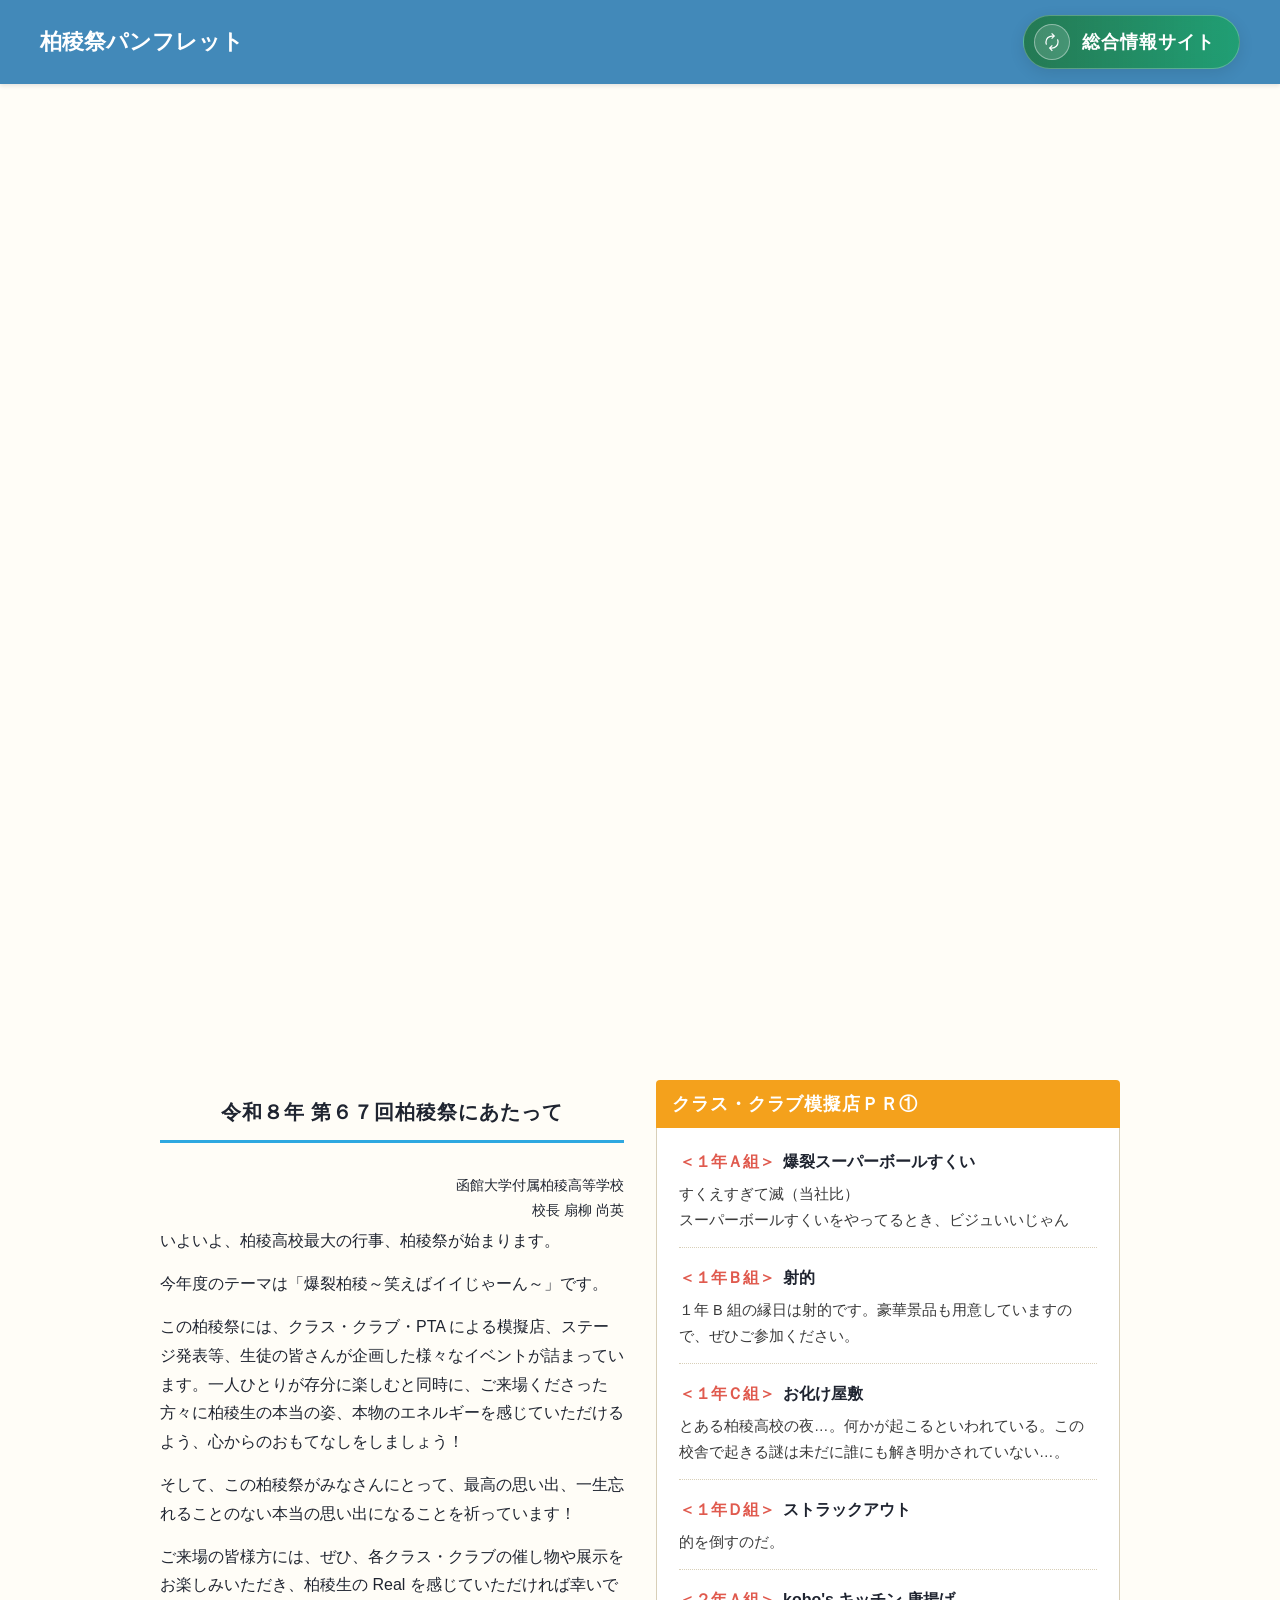
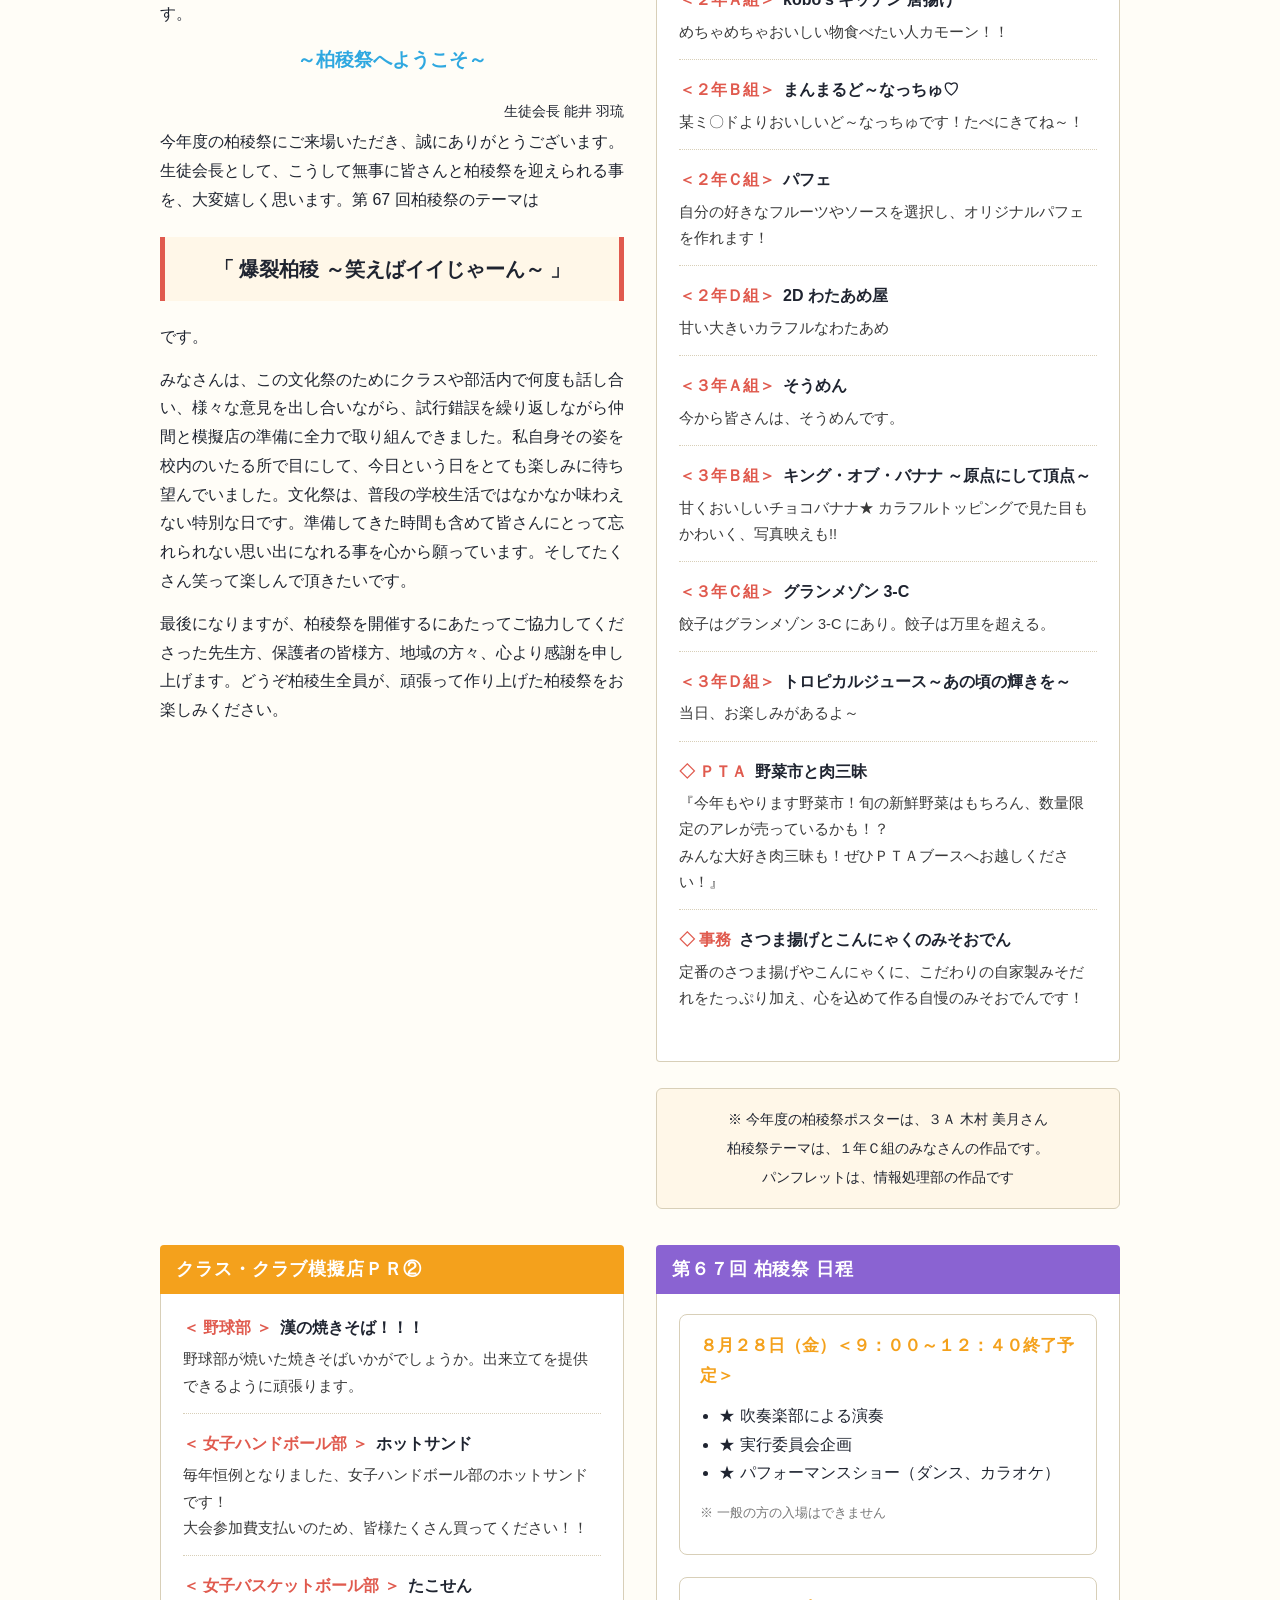
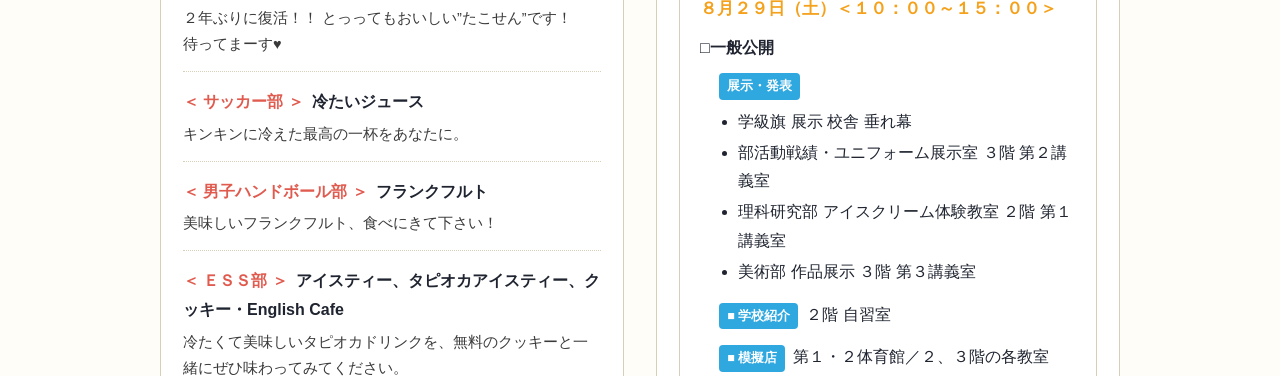
==== index.html @ 15bd429d "肉三昧" ====
<!DOCTYPE html>
<html lang="ja">
<head>
<meta charset="UTF-8">
<meta name="viewport" content="width=device-width, initial-scale=1.0">
<title>第67回 柏稜祭 パンフレット | 函館大学付属柏稜高等学校</title>
<style>
  :root{
    --sky:#2fa8e0;
    --sun:#f4a11c;
    --purple:#8a63d2;
    --ink:#1f2430;
    --paper:#fffdf7;
    --line:#d8cfb8;
    --accent:#e05a4e;
    --panel:#fff7e8;
  }
  *{box-sizing:border-box;}
  
  /* 1. ページ全体の余白を削除して左右端まで広げる基本設定 */
  html, body {
    margin: 0;
    padding: 0;
    width: 100%;
    background: var(--paper);
    color: var(--ink);
    font-family: "Hiragino Sans", "Yu Gothic", "Noto Sans JP", "Meiryo", sans-serif;
    line-height: 1.8;
  }

  /* 上部ヘッダー（画面横幅いっぱいに指定） */
  header {
    width: 100%;
    background-color: #4682b4;
    color: #ffffff;
    padding: 15px 25px;
    font-family: "Helvetica Neue", Arial, "Hiragino Kaku Gothic ProN", "Hiragino Sans", Inter, sans-serif;
    font-size: 22px;
    font-weight: bold;
    box-shadow: 0 2px 4px rgba(0,0,0,0.1);
  }

  img{max-width:100%;height:auto;}

  /* メインコンテンツ囲み（1000px幅中央寄せ） */
  .wrap{
    max-width:1000px;
    margin:0 auto;
    padding:0 20px 60px;
  }

  /* ---- cover ---- */
  .cover{
    width:100%;
    margin:0 auto;
  }
  .cover-frame{
    width:100%;
    overflow:hidden;
    border-radius:6px;
  }
  .cover-frame img{
    width:100%;
    height:auto;
    display:block;
    border-radius:6px;
  }

  /* ---- section headers ---- */
  h1.page-title{
    text-align:center;
    font-size:20px;
    letter-spacing:.05em;
    margin:50px 0 30px;
    padding-bottom:10px;
    border-bottom:3px solid var(--sky);
    color:var(--ink);
  }
  h2.block-title{
    font-size:18px;
    background:var(--sky);
    color:#fff;
    padding:8px 16px;
    border-radius:4px 4px 0 0;
    margin:36px 0 0;
    letter-spacing:.05em;
  }
  h2.block-title.orange{background:var(--sun);}
  h2.block-title.red{background:var(--accent);}
  h2.block-title.purple{background:var(--purple);}

  .box{
    border:1px solid var(--line);
    border-top:none;
    border-radius:0 0 4px 4px;
    padding:20px 22px;
    background:#fff;
  }

  .cols{
    display:grid;
    grid-template-columns:1fr 1fr;
    gap:0 32px;
    align-items:start;
  }
  @media (max-width:760px){
    .cols{grid-template-columns:1fr;}
  }

  /* ---- greetings ---- */
  .greeting p{margin:0 0 14px;}
  .greeting .meta{
    text-align:right;
    font-size:14px;
    margin-bottom:4px;
  }
  .greeting .meta .school{display:block;}
  .greeting .theme{
    text-align:center;
    font-size:20px;
    font-weight:bold;
    margin:22px 0;
    padding:14px 0;
    background:var(--panel);
    border-left:5px solid var(--accent);
    border-right:5px solid var(--accent);
  }
  .greeting h3{
    text-align:center;
    font-size:19px;
    margin:10px 0 22px;
    color:var(--sky);
  }

  /* ---- PR lists ---- */
  ul.pr-list{
    list-style:none;
    margin:0;
    padding:0;
  }
  ul.pr-list li{
    margin:0 0 16px;
    padding-bottom:14px;
    border-bottom:1px dotted var(--line);
  }
  ul.pr-list li:last-child{border-bottom:none;}
  .pr-name{
    display:inline-block;
    font-weight:bold;
    color:var(--accent);
    margin-right:8px;
  }
  .pr-item{
    font-weight:bold;
  }
  .pr-desc{
    margin:4px 0 0;
    font-size:14.5px;
    color:#3a3a3a;
  }

  .credit-box{
    margin-top:26px;
    text-align:center;
    font-size:14px;
    background:var(--panel);
    border:1px solid var(--line);
    border-radius:6px;
    padding:14px;
  }
  .credit-box p{margin:4px 0;}

  /* ---- schedule ---- */
  .day-card{
    border:1px solid var(--line);
    border-radius:8px;
    padding:16px 20px;
    margin-bottom:22px;
    background:#fff;
  }
  .day-card h4{
    margin:0 0 10px;
    font-size:17px;
    color:var(--sun);
  }
  .day-card ul{margin:8px 0 0;padding-left:1.2em;}
  .day-card .note{font-size:13px;color:#777;}

  .info-list{padding-left:0;list-style:none;margin:0;}
  .info-list > li{margin-bottom:14px;}
  .info-list .cat{
    font-weight:bold;
    display:inline-block;
    background:var(--sky);
    color:#fff;
    font-size:12.5px;
    padding:2px 8px;
    border-radius:4px;
    margin-right:8px;
  }
  .sub-list{margin:6px 0 0 1.4em;padding:0;}
  .sub-list li{list-style:disc;margin-bottom:2px;}

  .honbu{
    margin-top:18px;
    font-size:14px;
    background:var(--panel);
    border-left:4px solid var(--accent);
    padding:10px 14px;
  }

  /* ---- map ---- */
  .map-frame{
    width:100%;
    overflow:hidden;
    border-radius:6px;
    line-height:0;
  }
  .map-frame img{
    width:100%;
    height:auto;
    max-width:100%;
    display:block;
    border-radius:6px;
  }
  .caution{
    text-align:center;
    color:var(--accent);
    font-weight:bold;
    margin-top:10px;
  }

  /* ---- フッター（画面の左端から右端まで広げる） ---- */
  .site-footer {
    width: 100%;
    background-color: #4289B9;
    color: #ffffff;
    padding: 50px 0 40px 0;
    box-sizing: border-box;
  }

  .footer-container {
    max-width: 1200px;
    margin: 0 auto;
    padding: 0 40px;
    display: flex;
    justify-content: space-between;
    align-items: flex-end;
    box-sizing: border-box;
  }

  .sitemap-title {
    font-size: 24px;
    font-weight: bold;
    margin: 0 0 20px 0;
    letter-spacing: 1px;
  }

  .sitemap-list {
    list-style: none;
    padding: 0;
    margin: 0;
  }

  .sitemap-list li {
    margin-bottom: 12px;
  }

  .sitemap-list a {
    color: rgba(255, 255, 255, 0.65);
    text-decoration: none;
    font-size: 18px;
    font-weight: bold;
    display: inline-block;
    transition: color 0.25s ease, opacity 0.25s ease, transform 0.25s ease;
  }

  .sitemap-list a:hover {
    color: #ffffff;
    opacity: 1;
    transform: translateX(4px);
  }

  .sitemap-list li.active a,
  .sitemap-list a.active {
    color: #ffffff;
    opacity: 1;
    position: relative;
  }

  .sitemap-list li.active a::before,
  .sitemap-list a.active::before {
    content: "・";
    position: absolute;
    left: -14px;
    color: #ffffff;
  }

  .footer-brand {
    text-align: right;
  }

  .footer-logo {
    width: 320px;
    height: auto;
    display: block;
    margin-left: auto;
    margin-bottom: 12px;
  }

  .copyright {
    font-size: 13px;
    margin: 0;
    opacity: 0.9;
    white-space: nowrap;
  }

  /* スマホ表示向けレスポンシブ設定 */
  @media (max-width: 768px) {
    .footer-container {
      flex-direction: column;
      align-items: flex-start;
      padding: 0 25px;
      gap: 40px;
    }

    .footer-brand {
      text-align: left;
      width: 100%;
    }

    .footer-logo {
      margin-left: 0;
      width: 240px;
    }

    .sitemap-list a {
      font-size: 16px;
    }
  }

/* ヘッダー全体（背景は青のままにします） */
.site-header {
  width: 100%;
  background-color: #4289B9; /* 背景色（青系） */
  padding: 15px 20px;
  box-sizing: border-box;
}

.header-container {
  max-width: 1200px;
  margin: 0 auto;
  display: flex;
  justify-content: space-between;
  align-items: center;
}

/* 🌟 ガラスデザインボタンの本体（グラデーション適用版） */
.glass-btn {
  display: inline-flex;
  align-items: center;
  gap: 12px;
  padding: 8px 24px 8px 10px;
  
  /* 🎨 ガラスデザイン ＋ 紫色のグラデーション */
  /* 左（濃い紫）から右（少し明るい紫/ピンク寄り）へ向かうグラデーション。
     透明度(0.7〜0.5)を持たせることで、ガラスの質感を保ちます。 */
  background: linear-gradient(
    90deg, 
    rgba(24, 115, 41, 0.7) 0%,   /* 左側：濃い紫 */
    rgba(0, 181, 48, 0.5) 100% /* 右側：明るい紫 */
  );
  
  /* ガラスの質感（ぼかし） */
  backdrop-filter: blur(8px);
  -webkit-backdrop-filter: blur(8px);
  
  /* 薄い白枠（ガラスっぽさを強調） */
  border: 1px solid rgba(255, 255, 255, 0.25);
  
  /* 角丸（カプセル型） */
  border-radius: 50px;
  
  /* テキスト装飾 */
  color: #ffffff;
  text-decoration: none;
  font-weight: bold;
  font-size: 18px;
  letter-spacing: 1px;
  
  /* アニメーションと影 */
  transition: all 0.3s ease;
  box-shadow: 0 4px 15px rgba(0, 0, 0, 0.1);
}

/* マウスホバー時の演出（少し明るく、ホバー感を出す） */
.glass-btn:hover {
  background: linear-gradient(
    90deg, 
    rgba(24, 115, 41, 0.8) 0%,   /* 少し明るく濃く */
    rgba(0, 181, 48, 0.6) 100%
  );
  border-color: rgba(255, 255, 255, 0.5);
  transform: translateY(-2px);
  box-shadow: 0 6px 20px rgba(0, 0, 0, 0.15);
}

/* 左側アイコンの背景丸枠（紫背景に馴染むように調整） */
.btn-icon-wrapper {
  width: 36px;
  height: 36px;
  /* アイコン周りも少し紫がかった透明枠に */
  background: rgba(255, 255, 255, 0.15); 
  border-radius: 50%;
  display: flex;
  align-items: center;
  justify-content: center;
  border: 1.5px solid rgba(255, 255, 255, 0.4);
}

/* アイコン画像自体のサイズ調整 */
.btn-icon {
  width: 20px;
  height: 20px;
  object-fit: contain;
}

/* ボタン内のテキスト */
.btn-text {
  white-space: nowrap;
}

</style>
</head>
<body>

  <!-- 上部ヘッダー -->

    <header class="site-header">
  <div class="header-container">
    
    <!-- 左側：ヘッダーロゴやタイトル等（必要に応じて記述） -->
    <div class="header-logo">
      柏稜祭パンフレット
    </div>

    <!-- 🌟 右上：ガラスデザインボタン -->
    <a href="https://n-hinata-lab.github.io/hkr-fes/" class="glass-btn">
      <!-- アイコン領域（画像パスを変更可能） -->
      <span class="btn-icon-wrapper">
        <img src="picture/change.svg" alt="" class="btn-icon">
      </span>
      <!-- テキスト領域（自由に変更可能） -->
      <span class="btn-text">総合情報サイト</span>
    </a>

  </div>
</header>
  </header>

  <!-- 中央配置コンテンツエリア -->
  <div class="wrap">

    <!-- 表紙 -->
    <div class="cover">
      <div class="cover-frame">
        <picture>
          <source media="(max-width:600px)" srcset="picture/s.top.jpg">
          <img src="picture/top.jpg" alt="第67回柏稜祭 表紙">
        </picture>
      </div>
    </div>

    <!-- 挨拶 / PR① -->
    <div class="cols">
      <div class="greeting">
        <h1 class="page-title">令和８年 第６７回柏稜祭にあたって</h1>
        <p class="meta">
          <span class="school">函館大学付属柏稜高等学校</span>
          校長 扇柳 尚英
        </p>
        <p>いよいよ、柏稜高校最大の行事、柏稜祭が始まります。</p>
        <p>今年度のテーマは「爆裂柏稜～笑えばイイじゃーん～」です。</p>
        <p>この柏稜祭には、クラス・クラブ・PTA による模擬店、ステージ発表等、生徒の皆さんが企画した様々なイベントが詰まっています。一人ひとりが存分に楽しむと同時に、ご来場くださった方々に柏稜生の本当の姿、本物のエネルギーを感じていただけるよう、心からのおもてなしをしましょう！</p>
        <p>そして、この柏稜祭がみなさんにとって、最高の思い出、一生忘れることのない本当の思い出になることを祈っています！</p>
        <p>ご来場の皆様方には、ぜひ、各クラス・クラブの催し物や展示をお楽しみいただき、柏稜生の Real を感じていただければ幸いです。</p>

        <h3>～柏稜祭へようこそ～</h3>
        <p class="meta">生徒会長 能井 羽琉</p>
        <p>今年度の柏稜祭にご来場いただき、誠にありがとうございます。生徒会長として、こうして無事に皆さんと柏稜祭を迎えられる事を、大変嬉しく思います。第 67 回柏稜祭のテーマは</p>
        <div class="theme">「 爆裂柏稜 ～笑えばイイじゃーん～ 」</div>
        <p>です。</p>
        <p>みなさんは、この文化祭のためにクラスや部活内で何度も話し合い、様々な意見を出し合いながら、試行錯誤を繰り返しながら仲間と模擬店の準備に全力で取り組んできました。私自身その姿を校内のいたる所で目にして、今日という日をとても楽しみに待ち望んでいました。文化祭は、普段の学校生活ではなかなか味わえない特別な日です。準備してきた時間も含めて皆さんにとって忘れられない思い出になれる事を心から願っています。そしてたくさん笑って楽しんで頂きたいです。</p>
        <p>最後になりますが、柏稜祭を開催するにあたってご協力してくださった先生方、保護者の皆様方、地域の方々、心より感謝を申し上げます。どうぞ柏稜生全員が、頑張って作り上げた柏稜祭をお楽しみください。</p>
      </div>

      <div>
        <h2 class="block-title orange">クラス・クラブ模擬店ＰＲ①</h2>
        <div class="box">
          <ul class="pr-list">
            <li><span class="pr-name">＜１年Ａ組＞</span><span class="pr-item">爆裂スーパーボールすくい</span>
              <p class="pr-desc">すくえすぎて滅（当社比）<br>スーパーボールすくいをやってるとき、ビジュいいじゃん</p></li>
            <li><span class="pr-name">＜１年Ｂ組＞</span><span class="pr-item">射的</span>
              <p class="pr-desc">１年 B 組の縁日は射的です。豪華景品も用意していますので、ぜひご参加ください。</p></li>
            <li><span class="pr-name">＜１年Ｃ組＞</span><span class="pr-item">お化け屋敷</span>
              <p class="pr-desc">とある柏稜高校の夜…。何かが起こるといわれている。この校舎で起きる謎は未だに誰にも解き明かされていない…。</p></li>
            <li><span class="pr-name">＜１年Ｄ組＞</span><span class="pr-item">ストラックアウト</span>
              <p class="pr-desc">的を倒すのだ。</p></li>
            <li><span class="pr-name">＜２年Ａ組＞</span><span class="pr-item">kobo's キッチン 唐揚げ</span>
              <p class="pr-desc">めちゃめちゃおいしい物食べたい人カモーン！！</p></li>
            <li><span class="pr-name">＜２年Ｂ組＞</span><span class="pr-item">まんまるど～なっちゅ♡</span>
              <p class="pr-desc">某ミ〇ドよりおいしいど～なっちゅです！たべにきてね～！</p></li>
            <li><span class="pr-name">＜２年Ｃ組＞</span><span class="pr-item">パフェ</span>
              <p class="pr-desc">自分の好きなフルーツやソースを選択し、オリジナルパフェを作れます！</p></li>
            <li><span class="pr-name">＜２年Ｄ組＞</span><span class="pr-item">2D わたあめ屋</span>
              <p class="pr-desc">甘い大きいカラフルなわたあめ</p></li>
            <li><span class="pr-name">＜３年Ａ組＞</span><span class="pr-item">そうめん</span>
              <p class="pr-desc">今から皆さんは、そうめんです。</p></li>
            <li><span class="pr-name">＜３年Ｂ組＞</span><span class="pr-item">キング・オブ・バナナ ～原点にして頂点～</span>
              <p class="pr-desc">甘くおいしいチョコバナナ★ カラフルトッピングで見た目もかわいく、写真映えも!!</p></li>
            <li><span class="pr-name">＜３年Ｃ組＞</span><span class="pr-item">グランメゾン 3-C</span>
              <p class="pr-desc">餃子はグランメゾン 3-C にあり。餃子は万里を超える。</p></li>
            <li><span class="pr-name">＜３年Ｄ組＞</span><span class="pr-item">トロピカルジュース～あの頃の輝きを～</span>
              <p class="pr-desc">当日、お楽しみがあるよ～</p></li>
            <li><span class="pr-name">◇ ＰＴＡ</span><span class="pr-item">野菜市と肉三昧</span>
              <p class="pr-desc">『今年もやります野菜市！旬の新鮮野菜はもちろん、数量限定のアレが売っているかも！？<br>みんな大好き肉三昧も！ぜひＰＴＡブースへお越しください！』</p></li>
            <li><span class="pr-name">◇ 事務</span><span class="pr-item">さつま揚げとこんにゃくのみそおでん</span>
              <p class="pr-desc">定番のさつま揚げやこんにゃくに、こだわりの自家製みそだれをたっぷり加え、心を込めて作る自慢のみそおでんです！</p></li>
          </ul>
        </div>

        <div class="credit-box">
          <p>※ 今年度の柏稜祭ポスターは、３Ａ 木村 美月さん</p>
          <p>柏稜祭テーマは、１年Ｃ組のみなさんの作品です。</p>
          <p>パンフレットは、情報処理部の作品です</p>
        </div>
      </div>
    </div>

    <!-- PR② / 日程 -->
    <div class="cols">
      <div>
        <h2 class="block-title orange">クラス・クラブ模擬店ＰＲ②</h2>
        <div class="box">
          <ul class="pr-list">
            <li><span class="pr-name">＜ 野球部 ＞</span><span class="pr-item">漢の焼きそば！！！</span>
              <p class="pr-desc">野球部が焼いた焼きそばいかがでしょうか。出来立てを提供できるように頑張ります。</p></li>
            <li><span class="pr-name">＜ 女子ハンドボール部 ＞</span><span class="pr-item">ホットサンド</span>
              <p class="pr-desc">毎年恒例となりました、女子ハンドボール部のホットサンドです！<br>大会参加費支払いのため、皆様たくさん買ってください！！</p></li>
            <li><span class="pr-name">＜ 女子バスケットボール部 ＞</span><span class="pr-item">たこせん</span>
              <p class="pr-desc">２年ぶりに復活！！ とっってもおいしい”たこせん”です！<br>待ってまーす♥</p></li>
            <li><span class="pr-name">＜ サッカー部 ＞</span><span class="pr-item">冷たいジュース</span>
              <p class="pr-desc">キンキンに冷えた最高の一杯をあなたに。</p></li>
            <li><span class="pr-name">＜ 男子ハンドボール部 ＞</span><span class="pr-item">フランクフルト</span>
              <p class="pr-desc">美味しいフランクフルト、食べにきて下さい！</p></li>
            <li><span class="pr-name">＜ ＥＳＳ部 ＞</span><span class="pr-item">アイスティー、タピオカアイスティー、クッキー・English Cafe</span>
              <p class="pr-desc">冷たくて美味しいタピオカドリンクを、無料のクッキーと一緒にぜひ味わってみてください。</p></li>
          </ul>
        </div>

        <h2 class="block-title red">クラブ展示</h2>
        <div class="box">
          <ul class="pr-list">
            <li><span class="pr-name">＜ 吹奏楽部 ＞</span><span class="pr-item">“柏吹”の演奏を届けます！</span>
              <p class="pr-desc">皆様に、ステキな演奏とステキな時間を届けられるように頑張ります～(^o^)！</p></li>
            <li><span class="pr-name">＜ 美術部 ＞</span><span class="pr-item">作品展示</span>
              <p class="pr-desc">高文連で受賞した作品と日々の活動を描いている作品を展示しています。来場をお待ちしています。</p></li>
            <li><span class="pr-name">＜ 理科研究部 ＞</span><span class="pr-item">アイスクリーム体験教室</span></li>
          </ul>
        </div>
      </div>

      <div>
        <h2 class="block-title purple">第６７回 柏稜祭 日程</h2>
        <div class="box">
          <div class="day-card">
            <h4>８月２８日（金）＜９：００～１２：４０終了予定＞</h4>
            <ul>
              <li>★ 吹奏楽部による演奏</li>
              <li>★ 実行委員会企画</li>
              <li>★ パフォーマンスショー（ダンス、カラオケ）</li>
            </ul>
            <p class="note">※ 一般の方の入場はできません</p>
          </div>

          <div class="day-card">
            <h4>８月２９日（土）＜１０：００～１５：００＞</h4>
            <p style="margin:0 0 8px;font-weight:bold;">□一般公開</p>
            <ul class="info-list">
              <li><span class="cat">展示・発表</span>
                <ul class="sub-list">
                  <li>学級旗 展示  校舎 垂れ幕</li>
                  <li>部活動戦績・ユニフォーム展示室  ３階 第２講義室</li>
                  <li>理科研究部 アイスクリーム体験教室  ２階 第１講義室</li>
                  <li>美術部 作品展示  ３階 第３講義室</li>
                </ul>
              </li>
              <li><span class="cat">■ 学校紹介</span>２階 自習室</li>
              <li><span class="cat">■ 模擬店</span>第１・２体育館／２、３階の各教室</li>
              <li><span class="cat">■ PTAによる</span>
                <ul class="sub-list">
                  <li>野菜市  第１体育館</li>
                  <li>肉三昧</li>
                </ul>
              </li>
              <li><span class="cat">■ 事務による</span>
                <ul class="sub-list">
                  <li>さつま揚げとこんにゃくのみそおでん  事務室前</li>
                </ul>
              </li>
              <li><span class="cat">■ 吹奏楽部による演奏</span></li>
              <li><span class="cat">■ ステージ発表</span>第１体育館</li>
            </ul>
            <div class="honbu">
              ※ 柏稜祭実行本部 ２階 生徒会室（案内・迷子センター・学校紹介コーナー）<br>
              何かございましたら本部へお越しください
            </div>
          </div>
        </div>
      </div>
    </div>

    <!-- 校内マップ -->
    <h1 class="page-title">R8. 柏稜祭 校舎見取図</h1>
    <p class="caution">※4階は閉鎖しています。</p>
    <div class="map-frame">
      <picture>
        <source media="(max-width:600px)" srcset="picture/map.jpg">
        <img src="picture/map.jpg" alt="第67回柏稜祭 校舎見取図">
      </picture>
    </div>

  </div> <!-- / .wrap (ここまでが幅1000px制限のエリア) -->

  <!-- 全幅フッター（.wrapの外に出すことで画面左右いっぱいに広がる） -->
  <footer class="site-footer">
    <div class="footer-container">
      
      <!-- 左側：サイトマップ -->
      <div class="footer-sitemap">
        <h2 class="sitemap-title">総合情報サイト</h2>

            <!-- 🌟 右上：ガラスデザインボタン -->
    <a href="https://n-hinata-lab.github.io/hkr-fes/" class="glass-btn">
      <!-- アイコン領域（画像パスを変更可能） -->
      <span class="btn-icon-wrapper">
        <img src="picture/change.svg" alt="" class="btn-icon">
      </span>
      <!-- テキスト領域（自由に変更可能） -->
      <span class="btn-text">混雑状況ページはこちら！</span>
    </a>
      </div>

      <!-- 右側：ロゴ画像と著作権表記 -->
      <div class="footer-brand">
        <img src="picture/img_logo_top_en.svg" alt="HAKURYO" class="footer-logo">
        <p class="copyright">© 全ての画像の私版・２次利用をお断りします</p>
      </div>

    </div>
  </footer>

</body>
</html>
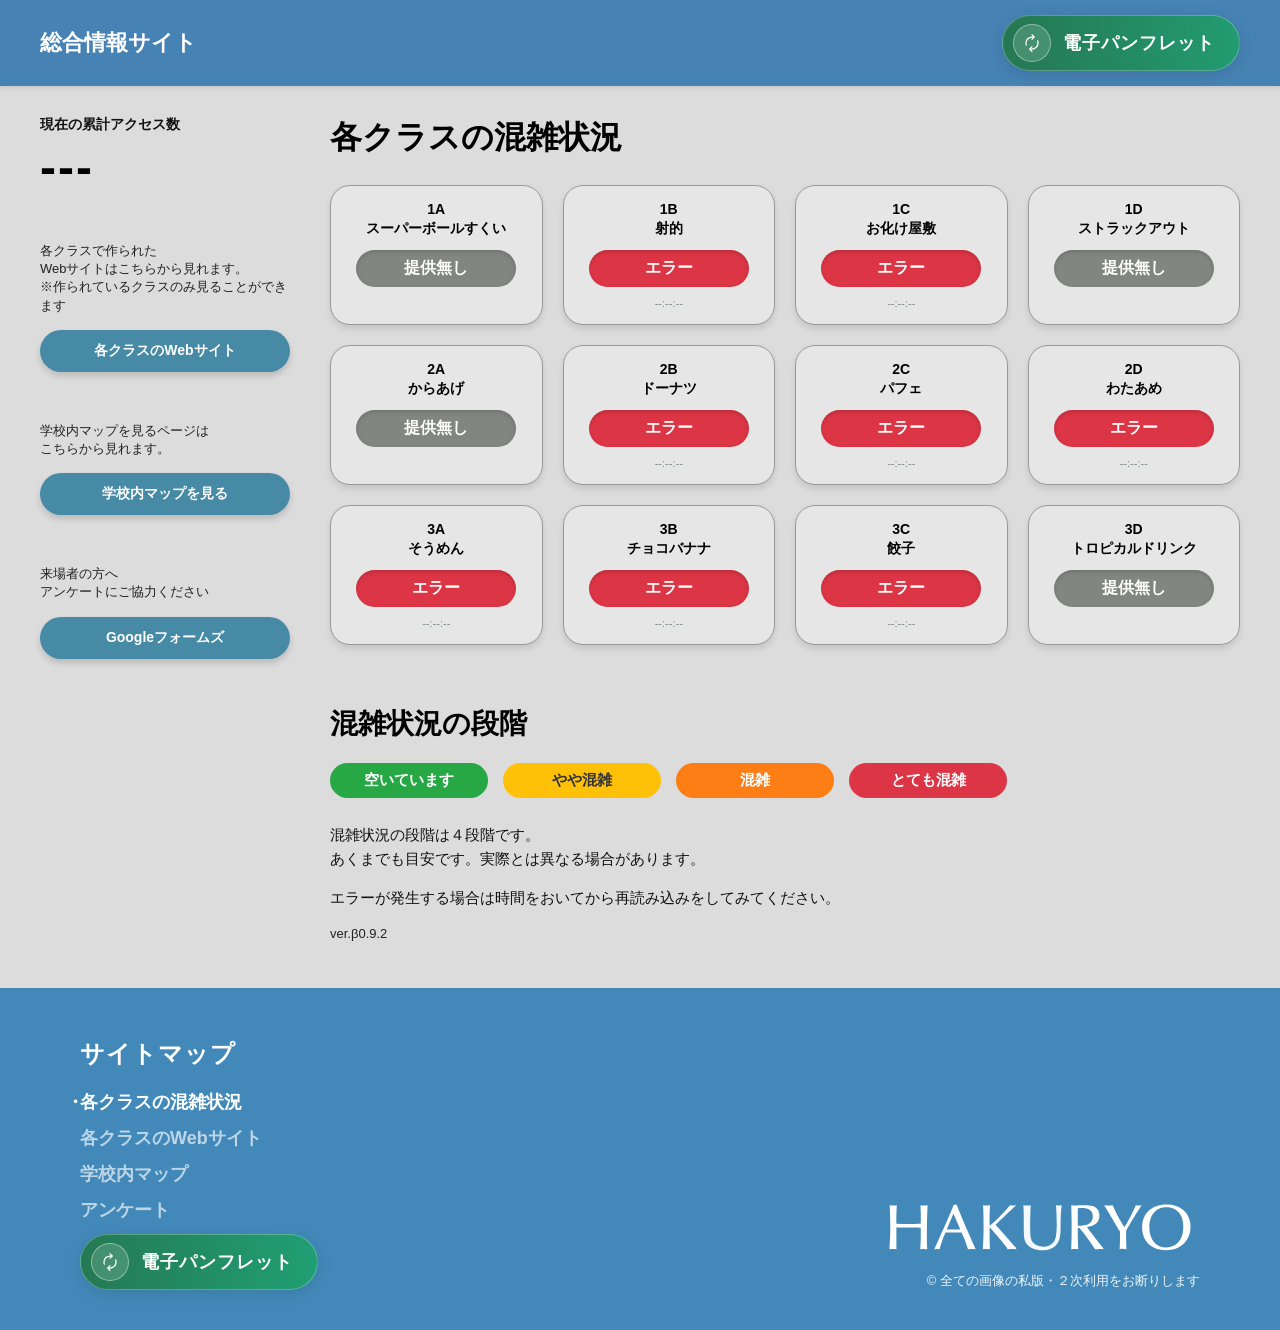
==== commit cdc56ee0: "Add files via upload" ====
--- a/index.html
+++ b/index.html
@@ -1,343 +1,37 @@
 <!DOCTYPE html>
 <html lang="ja">
 <head>
-<meta charset="UTF-8">
-<meta name="viewport" content="width=device-width, initial-scale=1.0">
-<title>第67回 柏稜祭 パンフレット | 函館大学付属柏稜高等学校</title>
-<style>
-  :root{
-    --sky:#2fa8e0;
-    --sun:#f4a11c;
-    --purple:#8a63d2;
-    --ink:#1f2430;
-    --paper:#fffdf7;
-    --line:#d8cfb8;
-    --accent:#e05a4e;
-    --panel:#fff7e8;
-  }
-  *{box-sizing:border-box;}
-  
-  /* 1. ページ全体の余白を削除して左右端まで広げる基本設定 */
-  html, body {
-    margin: 0;
-    padding: 0;
-    width: 100%;
-    background: var(--paper);
-    color: var(--ink);
-    font-family: "Hiragino Sans", "Yu Gothic", "Noto Sans JP", "Meiryo", sans-serif;
-    line-height: 1.8;
-  }
-
-  /* 上部ヘッダー（画面横幅いっぱいに指定） */
-  header {
-    width: 100%;
-    background-color: #4682b4;
-    color: #ffffff;
-    padding: 15px 25px;
-    font-family: "Helvetica Neue", Arial, "Hiragino Kaku Gothic ProN", "Hiragino Sans", Inter, sans-serif;
-    font-size: 22px;
-    font-weight: bold;
-    box-shadow: 0 2px 4px rgba(0,0,0,0.1);
-  }
-
-  img{max-width:100%;height:auto;}
-
-  /* メインコンテンツ囲み（1000px幅中央寄せ） */
-  .wrap{
-    max-width:1000px;
-    margin:0 auto;
-    padding:0 20px 60px;
-  }
-
-  /* ---- cover ---- */
-  .cover{
-    width:100%;
-    margin:0 auto;
-  }
-  .cover-frame{
-    width:100%;
-    overflow:hidden;
-    border-radius:6px;
-  }
-  .cover-frame img{
-    width:100%;
-    height:auto;
-    display:block;
-    border-radius:6px;
-  }
-
-  /* ---- section headers ---- */
-  h1.page-title{
-    text-align:center;
-    font-size:20px;
-    letter-spacing:.05em;
-    margin:50px 0 30px;
-    padding-bottom:10px;
-    border-bottom:3px solid var(--sky);
-    color:var(--ink);
-  }
-  h2.block-title{
-    font-size:18px;
-    background:var(--sky);
-    color:#fff;
-    padding:8px 16px;
-    border-radius:4px 4px 0 0;
-    margin:36px 0 0;
-    letter-spacing:.05em;
-  }
-  h2.block-title.orange{background:var(--sun);}
-  h2.block-title.red{background:var(--accent);}
-  h2.block-title.purple{background:var(--purple);}
-
-  .box{
-    border:1px solid var(--line);
-    border-top:none;
-    border-radius:0 0 4px 4px;
-    padding:20px 22px;
-    background:#fff;
-  }
-
-  .cols{
-    display:grid;
-    grid-template-columns:1fr 1fr;
-    gap:0 32px;
-    align-items:start;
-  }
-  @media (max-width:760px){
-    .cols{grid-template-columns:1fr;}
-  }
-
-  /* ---- greetings ---- */
-  .greeting p{margin:0 0 14px;}
-  .greeting .meta{
-    text-align:right;
-    font-size:14px;
-    margin-bottom:4px;
-  }
-  .greeting .meta .school{display:block;}
-  .greeting .theme{
-    text-align:center;
-    font-size:20px;
-    font-weight:bold;
-    margin:22px 0;
-    padding:14px 0;
-    background:var(--panel);
-    border-left:5px solid var(--accent);
-    border-right:5px solid var(--accent);
-  }
-  .greeting h3{
-    text-align:center;
-    font-size:19px;
-    margin:10px 0 22px;
-    color:var(--sky);
-  }
-
-  /* ---- PR lists ---- */
-  ul.pr-list{
-    list-style:none;
-    margin:0;
-    padding:0;
-  }
-  ul.pr-list li{
-    margin:0 0 16px;
-    padding-bottom:14px;
-    border-bottom:1px dotted var(--line);
-  }
-  ul.pr-list li:last-child{border-bottom:none;}
-  .pr-name{
-    display:inline-block;
-    font-weight:bold;
-    color:var(--accent);
-    margin-right:8px;
-  }
-  .pr-item{
-    font-weight:bold;
-  }
-  .pr-desc{
-    margin:4px 0 0;
-    font-size:14.5px;
-    color:#3a3a3a;
-  }
-
-  .credit-box{
-    margin-top:26px;
-    text-align:center;
-    font-size:14px;
-    background:var(--panel);
-    border:1px solid var(--line);
-    border-radius:6px;
-    padding:14px;
-  }
-  .credit-box p{margin:4px 0;}
-
-  /* ---- schedule ---- */
-  .day-card{
-    border:1px solid var(--line);
-    border-radius:8px;
-    padding:16px 20px;
-    margin-bottom:22px;
-    background:#fff;
-  }
-  .day-card h4{
-    margin:0 0 10px;
-    font-size:17px;
-    color:var(--sun);
-  }
-  .day-card ul{margin:8px 0 0;padding-left:1.2em;}
-  .day-card .note{font-size:13px;color:#777;}
-
-  .info-list{padding-left:0;list-style:none;margin:0;}
-  .info-list > li{margin-bottom:14px;}
-  .info-list .cat{
-    font-weight:bold;
-    display:inline-block;
-    background:var(--sky);
-    color:#fff;
-    font-size:12.5px;
-    padding:2px 8px;
-    border-radius:4px;
-    margin-right:8px;
-  }
-  .sub-list{margin:6px 0 0 1.4em;padding:0;}
-  .sub-list li{list-style:disc;margin-bottom:2px;}
-
-  .honbu{
-    margin-top:18px;
-    font-size:14px;
-    background:var(--panel);
-    border-left:4px solid var(--accent);
-    padding:10px 14px;
-  }
-
-  /* ---- map ---- */
-  .map-frame{
-    width:100%;
-    overflow:hidden;
-    border-radius:6px;
-    line-height:0;
-  }
-  .map-frame img{
-    width:100%;
-    height:auto;
-    max-width:100%;
-    display:block;
-    border-radius:6px;
-  }
-  .caution{
-    text-align:center;
-    color:var(--accent);
-    font-weight:bold;
-    margin-top:10px;
-  }
-
-  /* ---- フッター（画面の左端から右端まで広げる） ---- */
-  .site-footer {
-    width: 100%;
-    background-color: #4289B9;
-    color: #ffffff;
-    padding: 50px 0 40px 0;
-    box-sizing: border-box;
-  }
-
-  .footer-container {
-    max-width: 1200px;
-    margin: 0 auto;
-    padding: 0 40px;
-    display: flex;
-    justify-content: space-between;
-    align-items: flex-end;
-    box-sizing: border-box;
-  }
-
-  .sitemap-title {
-    font-size: 24px;
-    font-weight: bold;
-    margin: 0 0 20px 0;
-    letter-spacing: 1px;
-  }
-
-  .sitemap-list {
-    list-style: none;
-    padding: 0;
-    margin: 0;
-  }
-
-  .sitemap-list li {
-    margin-bottom: 12px;
-  }
-
-  .sitemap-list a {
-    color: rgba(255, 255, 255, 0.65);
-    text-decoration: none;
-    font-size: 18px;
-    font-weight: bold;
-    display: inline-block;
-    transition: color 0.25s ease, opacity 0.25s ease, transform 0.25s ease;
-  }
-
-  .sitemap-list a:hover {
-    color: #ffffff;
-    opacity: 1;
-    transform: translateX(4px);
-  }
-
-  .sitemap-list li.active a,
-  .sitemap-list a.active {
-    color: #ffffff;
-    opacity: 1;
-    position: relative;
-  }
-
-  .sitemap-list li.active a::before,
-  .sitemap-list a.active::before {
-    content: "・";
-    position: absolute;
-    left: -14px;
-    color: #ffffff;
-  }
-
-  .footer-brand {
-    text-align: right;
-  }
-
-  .footer-logo {
-    width: 320px;
-    height: auto;
-    display: block;
-    margin-left: auto;
-    margin-bottom: 12px;
-  }
-
-  .copyright {
-    font-size: 13px;
-    margin: 0;
-    opacity: 0.9;
-    white-space: nowrap;
-  }
-
-  /* スマホ表示向けレスポンシブ設定 */
-  @media (max-width: 768px) {
-    .footer-container {
-      flex-direction: column;
-      align-items: flex-start;
-      padding: 0 25px;
-      gap: 40px;
-    }
-
-    .footer-brand {
-      text-align: left;
-      width: 100%;
-    }
-
-    .footer-logo {
-      margin-left: 0;
-      width: 240px;
-    }
-
-    .sitemap-list a {
-      font-size: 16px;
-    }
-  }
+  <!-- Google tag (gtag.js) -->
+  <script async src="https://www.googletagmanager.com/gtag/js?id=G-EWREQHGGGH"></script>
+  <script>
+    window.dataLayer = window.dataLayer || [];
+    function gtag(){dataLayer.push(arguments);}
+    gtag('js', new Date());
+    gtag('config', 'G-EWREQHGGGH');
+  </script>
+
+  <meta charset="UTF-8">
+  <meta name="viewport" content="width=device-width, initial-scale=1.0">
+  <title>総合情報サイト</title>
+  <style>
+    /* 全体のリセットと背景色設定 */
+    body {
+      margin: 0;
+      padding: 0;
+      font-family: "Helvetica Neue", Arial, "Hiragino Kaku Gothic ProN", "Hiragino Sans", Inter, sans-serif;
+      background-color: #dcdcdc;
+      color: #000000;
+    }
+
+    /* 上部ヘッダー */
+    header {
+      background-color: #4682b4;
+      color: #ffffff;
+      padding: 15px 25px;
+      font-size: 22px;
+      font-weight: bold;
+      box-shadow: 0 2px 4px rgba(0,0,0,0.1);
+    }
 
 /* ヘッダー全体（背景は青のままにします） */
 .site-header {
@@ -430,235 +124,716 @@
   white-space: nowrap;
 }
 
-</style>
+    /* メインレイアウト */
+    .main-container {
+      display: flex;
+      padding: 30px;
+      gap: 40px;
+      max-width: 1200px;
+      margin: 0 auto;
+    }
+
+    /* 左側サイドバー */
+    .sidebar {
+      width: 250px;
+      flex-shrink: 0;
+    }
+
+    .sidebar-section {
+      margin-bottom: 35px;
+    }
+
+    .sidebar-title {
+      font-size: 14px;
+      font-weight: bold;
+      margin-bottom: 10px;
+      color: #111;
+    }
+
+    .sidebar-text {
+      font-size: 13px;
+      line-height: 1.4;
+      margin-bottom: 15px;
+      color: #222;
+    }
+
+    /* 青いボタンの共通スタイル */
+    .link-button {
+      display: block;
+      width: 100%;
+      background-color: #468aa6;
+      color: #ffffff;
+      text-align: center;
+      padding: 12px 0;
+      border-radius: 25px;
+      font-size: 14px;
+      font-weight: bold;
+      text-decoration: none;
+      box-shadow: 0 4px 6px rgba(0,0,0,0.15);
+      transition: background-color 0.2s, transform 0.1s;
+    }
+
+    .link-button:active {
+      background-color: #356b82;
+      transform: translateY(2px);
+    }
+
+    /* 右側メインコンテンツ */
+    .content-area {
+      flex-grow: 1;
+    }
+
+    .content-title {
+      font-size: 32px;
+      font-weight: bold;
+      margin-top: 0;
+      margin-bottom: 25px;
+    }
+
+    /* クラスカードが並ぶグリッド */
+    .grid-container {
+      display: grid;
+      grid-template-columns: repeat(4, 1fr);
+      gap: 20px;
+    }
+
+    /* 各クラスのカード */
+    .class-card {
+      background-color: #e6e6e6;
+      border: 1px solid #999999;
+      border-radius: 20px;
+      padding: 15px;
+      text-align: center;
+      box-shadow: 0 4px 6px rgba(0,0,0,0.1);
+    }
+
+    .class-name {
+      font-size: 14px;
+      font-weight: bold;
+      margin-bottom: 3px;
+    }
+
+    .exhibit-name {
+      font-size: 14px;
+      font-weight: bold;
+      margin-bottom: 12px;
+    }
+
+    /* 混雑状況のバッジ（重複を統合して綺麗に整理しました！） */
+    .status-badge { 
+      display: inline-block; 
+      padding: 8px 20px;
+      border-radius: 30px; 
+      font-size: 16px;
+      font-weight: bold; 
+      color: white; 
+      margin-bottom: 10px; 
+      min-width: 120px; 
+      background-color: #828582; /* 初期状態のグレー */
+      box-shadow: inset 0 2px 4px rgba(0,0,0,0.15);
+      transition: all 0.3s ease; 
+    }
+  
+    .update-time { 
+      font-size: 11px; 
+      color: #7f8c8d; 
+      margin: 0; 
+    }
+
+/* スマホなどの画面が狭いときのレイアウト調整 */
+    @media (max-width: 900px) {
+      .main-container {
+        flex-direction: column;
+        padding: 20px 15px; /* 全体の余白をスマホ用に左右均等へ調整 */
+      }
+
+      .content-title {
+        text-align: center; /* タイトル「各クラスの混雑状況」を中央揃えに */
+      }
+
+      .grid-container {
+        grid-template-columns: repeat(2, 1fr); /* 2列で均等配置 */
+        gap: 12px;                             /* カード同士の間隔を少し詰めて収まりやすく */
+        width: 100%;                           /* 横幅いっぱいに広げて左右均等にする */
+        box-sizing: border-box;
+      }
+
+      .class-card {
+        padding: 12px 8px; /* カード内の余白を少し調整して横幅を確保 */
+      }
+
+      .status-badge {
+        min-width: 0;       /* カードからはみ出ないように最小幅の固定を解除 */
+        width: 90%;         /* カードの中で綺麗に収まるサイズに */
+        padding: 8px 0;
+        font-size: 14px;    /* 文字サイズをスマホ向けに最適化 */
+      }
+    }
+
+    /* YouTube風カウンターのスタイル */
+    .flip-counter {
+      display: flex;
+      justify-content: flex-start;
+      overflow: hidden;
+      height: 48px;
+      line-height: 48px;
+      margin: 10px 0;
+      font-family: 'Arial', Courier, monospace;
+      font-size: 48px;
+      font-weight: bold;
+      letter-spacing: 2px;
+    }
+
+    .digit-container {
+      position: relative;
+      width: 28px;
+      height: 100%;
+      text-align: center;
+    }
+
+    .digit-strip {
+      position: absolute;
+      top: 0;
+      left: 0;
+      width: 100%;
+      display: flex;
+      flex-direction: column;
+      transition: transform 1.8s cubic-bezier(0.16, 1, 0.3, 1);
+    }
+
+    .digit-strip span {
+      display: block;
+      height: 48px;
+    }
+
+    /* 混雑状況の段階（凡例エリア） */
+.status-legend-section {
+  margin-top: 40px;
+  padding-top: 20px;
+}
+
+.legend-title {
+  font-size: 28px;
+  font-weight: bold;
+  margin-bottom: 20px;
+}
+
+.legend-badges {
+  display: flex;
+  gap: 15px;
+  flex-wrap: wrap;
+  margin-bottom: 25px;
+}
+
+.legend-badge {
+  padding: 8px 24px;
+  border-radius: 30px;
+  font-size: 15px;
+  font-weight: bold;
+  text-align: center;
+  min-width: 110px;
+}
+
+.legend-green  { background-color: #28a745; color: white; }
+.legend-yellow { background-color: #ffc107; color: #333; }
+.legend-orange { background-color: #fd7e14; color: white; }
+.legend-red    { background-color: #dc3545; color: white; }
+
+.legend-description {
+  font-size: 15px;
+  line-height: 1.6;
+  color: #111;
+}
+
+.legend-description p {
+  margin: 0 0 15px 0;
+}
+
+
+  /* 1. ページ全体の余白を消して左右端まで広げるための必須設定 */
+html, body {
+  margin: 0;
+  padding: 0;
+  width: 100%;
+}
+
+/* 2. フッター外枠（背景色を画面の左端から右端まで100%広げる） */
+.site-footer {
+  width: 100%;
+  background-color: #4289B9; /* 画像のきれいな青色 */
+  color: #ffffff;
+  padding: 50px 0 40px 0;
+  box-sizing: border-box;
+}
+
+/* 3. 内側のレイアウト領域（左右の配置バランス調整） */
+.footer-container {
+  max-width: 1200px;
+  margin: 0 auto;
+  padding: 0 40px;
+  display: flex;
+  justify-content: space-between;
+  align-items: flex-end; /* 下揃えで配置 */
+  box-sizing: border-box;
+}
+
+/* 4. サイトマップエリア */
+.sitemap-title {
+  font-size: 24px;
+  font-weight: bold;
+  margin: 0 0 20px 0;
+  letter-spacing: 1px;
+}
+/* サイトマップのリスト表示設定 */
+.sitemap-list {
+  list-style: none;
+  padding: 0;
+  margin: 0;
+}
+
+.sitemap-list li {
+  margin-bottom: 12px;
+}
+
+/* 通常（未選択）のリンク表示：少し色を薄くする */
+.sitemap-list a {
+  color: rgba(255, 255, 255, 0.65); /* 未選択ページは少し透けさせて薄く表示 */
+  text-decoration: none;
+  font-size: 18px;
+  font-weight: bold;
+  display: inline-block;
+  
+  /* 💡 フェードアニメーションの設定（0.25秒かけて滑らかに色を変化させる） */
+  transition: color 0.25s ease, opacity 0.25s ease, transform 0.25s ease;
+}
+
+/* マウスカーソルが重なったとき（ホバー時）：白くして少し右に動かすフェード演出 */
+.sitemap-list a:hover {
+  color: #ffffff; /* くっきりした白に変化 */
+  opacity: 1;
+  transform: translateX(4px); /* 4pxだけ右に滑らかにズレる動きを追加 */
+}
+
+/* 🌟 今開いているページ（カレントページ）の表示：最初からクッキリした白 */
+.sitemap-list li.active a,
+.sitemap-list a.active {
+  color: #ffffff;
+  opacity: 1;
+  position: relative;
+}
+
+/* （任意）今開いているページの横に小さな点（インジケーター）をつける演出 */
+.sitemap-list li.active a::before,
+.sitemap-list a.active::before {
+  content: "・";
+  position: absolute;
+  left: -14px;
+  color: #ffffff;
+}
+
+/* 5. 右側ブランド・ロゴエリア */
+.footer-brand {
+  text-align: right;
+}
+
+/* HAKURYO画像ロゴ */
+.footer-logo {
+  width: 320px; /* ロゴ画像の表示幅（必要に応じて調整してください） */
+  height: auto;
+  display: block;
+  margin-left: auto;
+  margin-bottom: 12px;
+}
+
+.copyright {
+  font-size: 13px;
+  margin: 0;
+  opacity: 0.9;
+  white-space: nowrap;
+}
+
+/* 6. スマホ表示（画面幅が狭い端末）への最適化 */
+@media (max-width: 768px) {
+  .footer-container {
+    flex-direction: column;
+    align-items: flex-start;
+    padding: 0 25px;
+    gap: 40px;
+  }
+
+  .footer-brand {
+    text-align: left;
+    width: 100%;
+  }
+
+  .footer-logo {
+    margin-left: 0;
+    width: 240px; /* スマホ用に少し小さく調整 */
+  }
+
+  .sitemap-list a {
+    font-size: 16px;
+  }
+}
+
+/* フェードアニメーション */
+@view-transition {
+  navigation: auto;
+}
+
+  </style>
 </head>
 <body>
-
-  <!-- 上部ヘッダー -->
-
-    <header class="site-header">
-  <div class="header-container">
+  <header>
+      <div class="header-container">
     
     <!-- 左側：ヘッダーロゴやタイトル等（必要に応じて記述） -->
     <div class="header-logo">
-      柏稜祭パンフレット
+      総合情報サイト
     </div>
 
     <!-- 🌟 右上：ガラスデザインボタン -->
-    <a href="https://n-hinata-lab.github.io/hkr-fes/" class="glass-btn">
+    <a href="https://2026hkr-fes-panf.n-hinata-lab.workers.dev/" class="glass-btn">
       <!-- アイコン領域（画像パスを変更可能） -->
       <span class="btn-icon-wrapper">
         <img src="picture/change.svg" alt="" class="btn-icon">
       </span>
       <!-- テキスト領域（自由に変更可能） -->
-      <span class="btn-text">総合情報サイト</span>
+      <span class="btn-text">電子パンフレット</span>
     </a>
 
   </div>
-</header>
   </header>
 
-  <!-- 中央配置コンテンツエリア -->
-  <div class="wrap">
-
-    <!-- 表紙 -->
-    <div class="cover">
-      <div class="cover-frame">
-        <picture>
-          <source media="(max-width:600px)" srcset="picture/s.top.jpg">
-          <img src="picture/top.jpg" alt="第67回柏稜祭 表紙">
-        </picture>
+  <div class="main-container">
+    
+    <div class="sidebar">
+      <!-- 📊 累計アクセス数表示エリア -->
+      <div class="sidebar-section">
+        <div class="sidebar-title">現在の累計アクセス数</div>
+        <div id="total-preview" class="flip-counter">
+          <!-- JSで自動生成されるため初期状態は空欄にします -->
+        </div>
+      </div>
+
+      <div class="sidebar-section" style="margin-top: 50px;">
+        <div class="sidebar-text">各クラスで作られた<br>Webサイトはこちらから見れます。<br>※作られているクラスのみ見ることができます</div>
+        <a href="class_site.html" class="link-button">各クラスのWebサイト</a>
+      </div>
+
+      <div class="sidebar-section" style="margin-top: 50px;">
+        <div class="sidebar-text">学校内マップを見るページは<br>こちらから見れます。</div>
+        <a href="mapver1.2.html" class="link-button">学校内マップを見る</a>
+      </div>
+
+      <div class="sidebar-section" style="margin-top: 50px;">
+        <div class="sidebar-text">来場者の方へ<br>アンケートにご協力ください</div>
+        <a href="https://docs.google.com/forms/d/e/1FAIpQLSfsgWsuddum8mx66uCt6mQHSYzfUMkVpnWFUYlIgNvPAjjxsQ/viewform" class="link-button">Googleフォームズ</a>
       </div>
     </div>
 
-    <!-- 挨拶 / PR① -->
-    <div class="cols">
-      <div class="greeting">
-        <h1 class="page-title">令和８年 第６７回柏稜祭にあたって</h1>
-        <p class="meta">
-          <span class="school">函館大学付属柏稜高等学校</span>
-          校長 扇柳 尚英
-        </p>
-        <p>いよいよ、柏稜高校最大の行事、柏稜祭が始まります。</p>
-        <p>今年度のテーマは「爆裂柏稜～笑えばイイじゃーん～」です。</p>
-        <p>この柏稜祭には、クラス・クラブ・PTA による模擬店、ステージ発表等、生徒の皆さんが企画した様々なイベントが詰まっています。一人ひとりが存分に楽しむと同時に、ご来場くださった方々に柏稜生の本当の姿、本物のエネルギーを感じていただけるよう、心からのおもてなしをしましょう！</p>
-        <p>そして、この柏稜祭がみなさんにとって、最高の思い出、一生忘れることのない本当の思い出になることを祈っています！</p>
-        <p>ご来場の皆様方には、ぜひ、各クラス・クラブの催し物や展示をお楽しみいただき、柏稜生の Real を感じていただければ幸いです。</p>
-
-        <h3>～柏稜祭へようこそ～</h3>
-        <p class="meta">生徒会長 能井 羽琉</p>
-        <p>今年度の柏稜祭にご来場いただき、誠にありがとうございます。生徒会長として、こうして無事に皆さんと柏稜祭を迎えられる事を、大変嬉しく思います。第 67 回柏稜祭のテーマは</p>
-        <div class="theme">「 爆裂柏稜 ～笑えばイイじゃーん～ 」</div>
-        <p>です。</p>
-        <p>みなさんは、この文化祭のためにクラスや部活内で何度も話し合い、様々な意見を出し合いながら、試行錯誤を繰り返しながら仲間と模擬店の準備に全力で取り組んできました。私自身その姿を校内のいたる所で目にして、今日という日をとても楽しみに待ち望んでいました。文化祭は、普段の学校生活ではなかなか味わえない特別な日です。準備してきた時間も含めて皆さんにとって忘れられない思い出になれる事を心から願っています。そしてたくさん笑って楽しんで頂きたいです。</p>
-        <p>最後になりますが、柏稜祭を開催するにあたってご協力してくださった先生方、保護者の皆様方、地域の方々、心より感謝を申し上げます。どうぞ柏稜生全員が、頑張って作り上げた柏稜祭をお楽しみください。</p>
+    <div class="content-area">
+      <div class="content-title">各クラスの混雑状況</div>
+
+      
+      <div class="grid-container">
+        
+        <!-- 1A -->
+        <div class="class-card">
+          <div class="class-name">1A</div>
+          <div class="exhibit-name">スーパーボールすくい</div>
+          <div id="status1A" class="status-badge">提供無し</div>
+
+        </div>
+
+        <!-- 1B -->
+        <div class="class-card">
+          <div class="class-name">1B</div>
+          <div class="exhibit-name">射的</div>
+          <div id="status1B" class="status-badge">読込中...</div>
+          <p id="time1B" class="update-time">--:--:--</p>
+          
+        </div>
+
+        <!-- 1C -->
+        <div class="class-card">
+          <div class="class-name">1C</div>
+          <div class="exhibit-name">お化け屋敷</div>
+          <div id="status1C" class="status-badge">読込中...</div>
+          <p id="time1C" class="update-time">--:--:--</p>
+        </div>
+
+        <!-- 1D -->
+        <div class="class-card">
+          <div class="class-name">1D</div>
+          <div class="exhibit-name">ストラックアウト</div>
+          <div id="status1D" class="status-badge">提供無し</div>
+
+        </div>
+
+        <!-- 2A -->
+        <div class="class-card">
+          <div class="class-name">2A</div>
+          <div class="exhibit-name">からあげ</div>
+          <div id="status2A" class="status-badge">提供無し</div>
+
+        </div>
+
+        <!-- 2B -->
+        <div class="class-card">
+          <div class="class-name">2B</div>
+          <div class="exhibit-name">ドーナツ</div>
+          <div id="status2B" class="status-badge">読込中...</div>
+          <p id="time2B" class="update-time">--:--:--</p>
+        </div>
+
+        <!-- 2C -->
+        <div class="class-card">
+          <div class="class-name">2C</div>
+          <div class="exhibit-name">パフェ</div>
+          <div id="status2C" class="status-badge">読込中...</div>
+          <p id="time2C" class="update-time">--:--:--</p>
+        </div>
+
+        <!-- 2D -->
+        <div class="class-card">
+          <div class="class-name">2D</div>
+          <div class="exhibit-name">わたあめ</div>
+          <div id="status2D" class="status-badge">読込中...</div>
+          <p id="time2D" class="update-time">--:--:--</p>
+        </div>
+
+        <!-- 3A -->
+        <div class="class-card">
+          <div class="class-name">3A</div>
+          <div class="exhibit-name">そうめん</div>
+          <div id="status3A" class="status-badge">読込中...</div>
+          <p id="time3A" class="update-time">--:--:--</p>
+        </div>
+
+        <!-- 3B -->
+        <div class="class-card">
+          <div class="class-name">3B</div>
+          <div class="exhibit-name">チョコバナナ</div>
+          <div id="status3B" class="status-badge">読込中...</div>
+          <p id="time3B" class="update-time">--:--:--</p>
+        </div>
+
+        <!-- 3C -->
+        <div class="class-card">
+          <div class="class-name">3C</div>
+          <div class="exhibit-name">餃子</div>
+          <div id="status3C" class="status-badge">読込中...</div>
+          <p id="time3C" class="update-time">--:--:--</p>
+        </div>
+
+        <!-- 3D -->
+        <div class="class-card">
+          <div class="class-name">3D</div>
+          <div class="exhibit-name">トロピカルドリンク</div>
+          <div id="status3D" class="status-badge">提供無し</div>
+        </div>
       </div>
-
-      <div>
-        <h2 class="block-title orange">クラス・クラブ模擬店ＰＲ①</h2>
-        <div class="box">
-          <ul class="pr-list">
-            <li><span class="pr-name">＜１年Ａ組＞</span><span class="pr-item">爆裂スーパーボールすくい</span>
-              <p class="pr-desc">すくえすぎて滅（当社比）<br>スーパーボールすくいをやってるとき、ビジュいいじゃん</p></li>
-            <li><span class="pr-name">＜１年Ｂ組＞</span><span class="pr-item">射的</span>
-              <p class="pr-desc">１年 B 組の縁日は射的です。豪華景品も用意していますので、ぜひご参加ください。</p></li>
-            <li><span class="pr-name">＜１年Ｃ組＞</span><span class="pr-item">お化け屋敷</span>
-              <p class="pr-desc">とある柏稜高校の夜…。何かが起こるといわれている。この校舎で起きる謎は未だに誰にも解き明かされていない…。</p></li>
-            <li><span class="pr-name">＜１年Ｄ組＞</span><span class="pr-item">ストラックアウト</span>
-              <p class="pr-desc">的を倒すのだ。</p></li>
-            <li><span class="pr-name">＜２年Ａ組＞</span><span class="pr-item">kobo's キッチン 唐揚げ</span>
-              <p class="pr-desc">めちゃめちゃおいしい物食べたい人カモーン！！</p></li>
-            <li><span class="pr-name">＜２年Ｂ組＞</span><span class="pr-item">まんまるど～なっちゅ♡</span>
-              <p class="pr-desc">某ミ〇ドよりおいしいど～なっちゅです！たべにきてね～！</p></li>
-            <li><span class="pr-name">＜２年Ｃ組＞</span><span class="pr-item">パフェ</span>
-              <p class="pr-desc">自分の好きなフルーツやソースを選択し、オリジナルパフェを作れます！</p></li>
-            <li><span class="pr-name">＜２年Ｄ組＞</span><span class="pr-item">2D わたあめ屋</span>
-              <p class="pr-desc">甘い大きいカラフルなわたあめ</p></li>
-            <li><span class="pr-name">＜３年Ａ組＞</span><span class="pr-item">そうめん</span>
-              <p class="pr-desc">今から皆さんは、そうめんです。</p></li>
-            <li><span class="pr-name">＜３年Ｂ組＞</span><span class="pr-item">キング・オブ・バナナ ～原点にして頂点～</span>
-              <p class="pr-desc">甘くおいしいチョコバナナ★ カラフルトッピングで見た目もかわいく、写真映えも!!</p></li>
-            <li><span class="pr-name">＜３年Ｃ組＞</span><span class="pr-item">グランメゾン 3-C</span>
-              <p class="pr-desc">餃子はグランメゾン 3-C にあり。餃子は万里を超える。</p></li>
-            <li><span class="pr-name">＜３年Ｄ組＞</span><span class="pr-item">トロピカルジュース～あの頃の輝きを～</span>
-              <p class="pr-desc">当日、お楽しみがあるよ～</p></li>
-            <li><span class="pr-name">◇ ＰＴＡ</span><span class="pr-item">野菜市と肉三昧</span>
-              <p class="pr-desc">『今年もやります野菜市！旬の新鮮野菜はもちろん、数量限定のアレが売っているかも！？<br>みんな大好き肉三昧も！ぜひＰＴＡブースへお越しください！』</p></li>
-            <li><span class="pr-name">◇ 事務</span><span class="pr-item">さつま揚げとこんにゃくのみそおでん</span>
-              <p class="pr-desc">定番のさつま揚げやこんにゃくに、こだわりの自家製みそだれをたっぷり加え、心を込めて作る自慢のみそおでんです！</p></li>
-          </ul>
-        </div>
-
-        <div class="credit-box">
-          <p>※ 今年度の柏稜祭ポスターは、３Ａ 木村 美月さん</p>
-          <p>柏稜祭テーマは、１年Ｃ組のみなさんの作品です。</p>
-          <p>パンフレットは、情報処理部の作品です</p>
+      <!-- 混雑状況の段階（説明セクション） -->
+      <div class="status-legend-section">
+        <div class="legend-title">混雑状況の段階</div>
+        
+        <div class="legend-badges">
+          <div class="legend-badge legend-green">空いています</div>
+          <div class="legend-badge legend-yellow">やや混雑</div>
+          <div class="legend-badge legend-orange">混雑</div>
+          <div class="legend-badge legend-red">とても混雑</div>
+        </div>
+
+        <div class="legend-description">
+          <p>
+            混雑状況の段階は４段階です。<br>
+            あくまでも目安です。実際とは異なる場合があります。<br>
+          </p>
+          <p>
+            エラーが発生する場合は時間をおいてから再読み込みをしてみてください。
+          </p>
+        <div class="sidebar-text">ver.β0.9.2</div>
+
         </div>
       </div>
     </div>
-
-    <!-- PR② / 日程 -->
-    <div class="cols">
-      <div>
-        <h2 class="block-title orange">クラス・クラブ模擬店ＰＲ②</h2>
-        <div class="box">
-          <ul class="pr-list">
-            <li><span class="pr-name">＜ 野球部 ＞</span><span class="pr-item">漢の焼きそば！！！</span>
-              <p class="pr-desc">野球部が焼いた焼きそばいかがでしょうか。出来立てを提供できるように頑張ります。</p></li>
-            <li><span class="pr-name">＜ 女子ハンドボール部 ＞</span><span class="pr-item">ホットサンド</span>
-              <p class="pr-desc">毎年恒例となりました、女子ハンドボール部のホットサンドです！<br>大会参加費支払いのため、皆様たくさん買ってください！！</p></li>
-            <li><span class="pr-name">＜ 女子バスケットボール部 ＞</span><span class="pr-item">たこせん</span>
-              <p class="pr-desc">２年ぶりに復活！！ とっってもおいしい”たこせん”です！<br>待ってまーす♥</p></li>
-            <li><span class="pr-name">＜ サッカー部 ＞</span><span class="pr-item">冷たいジュース</span>
-              <p class="pr-desc">キンキンに冷えた最高の一杯をあなたに。</p></li>
-            <li><span class="pr-name">＜ 男子ハンドボール部 ＞</span><span class="pr-item">フランクフルト</span>
-              <p class="pr-desc">美味しいフランクフルト、食べにきて下さい！</p></li>
-            <li><span class="pr-name">＜ ＥＳＳ部 ＞</span><span class="pr-item">アイスティー、タピオカアイスティー、クッキー・English Cafe</span>
-              <p class="pr-desc">冷たくて美味しいタピオカドリンクを、無料のクッキーと一緒にぜひ味わってみてください。</p></li>
-          </ul>
-        </div>
-
-        <h2 class="block-title red">クラブ展示</h2>
-        <div class="box">
-          <ul class="pr-list">
-            <li><span class="pr-name">＜ 吹奏楽部 ＞</span><span class="pr-item">“柏吹”の演奏を届けます！</span>
-              <p class="pr-desc">皆様に、ステキな演奏とステキな時間を届けられるように頑張ります～(^o^)！</p></li>
-            <li><span class="pr-name">＜ 美術部 ＞</span><span class="pr-item">作品展示</span>
-              <p class="pr-desc">高文連で受賞した作品と日々の活動を描いている作品を展示しています。来場をお待ちしています。</p></li>
-            <li><span class="pr-name">＜ 理科研究部 ＞</span><span class="pr-item">アイスクリーム体験教室</span></li>
-          </ul>
-        </div>
-      </div>
-
-      <div>
-        <h2 class="block-title purple">第６７回 柏稜祭 日程</h2>
-        <div class="box">
-          <div class="day-card">
-            <h4>８月２８日（金）＜９：００～１２：４０終了予定＞</h4>
-            <ul>
-              <li>★ 吹奏楽部による演奏</li>
-              <li>★ 実行委員会企画</li>
-              <li>★ パフォーマンスショー（ダンス、カラオケ）</li>
-            </ul>
-            <p class="note">※ 一般の方の入場はできません</p>
-          </div>
-
-          <div class="day-card">
-            <h4>８月２９日（土）＜１０：００～１５：００＞</h4>
-            <p style="margin:0 0 8px;font-weight:bold;">□一般公開</p>
-            <ul class="info-list">
-              <li><span class="cat">展示・発表</span>
-                <ul class="sub-list">
-                  <li>学級旗 展示  校舎 垂れ幕</li>
-                  <li>部活動戦績・ユニフォーム展示室  ３階 第２講義室</li>
-                  <li>理科研究部 アイスクリーム体験教室  ２階 第１講義室</li>
-                  <li>美術部 作品展示  ３階 第３講義室</li>
-                </ul>
-              </li>
-              <li><span class="cat">■ 学校紹介</span>２階 自習室</li>
-              <li><span class="cat">■ 模擬店</span>第１・２体育館／２、３階の各教室</li>
-              <li><span class="cat">■ PTAによる</span>
-                <ul class="sub-list">
-                  <li>野菜市  第１体育館</li>
-                  <li>肉三昧</li>
-                </ul>
-              </li>
-              <li><span class="cat">■ 事務による</span>
-                <ul class="sub-list">
-                  <li>さつま揚げとこんにゃくのみそおでん  事務室前</li>
-                </ul>
-              </li>
-              <li><span class="cat">■ 吹奏楽部による演奏</span></li>
-              <li><span class="cat">■ ステージ発表</span>第１体育館</li>
-            </ul>
-            <div class="honbu">
-              ※ 柏稜祭実行本部 ２階 生徒会室（案内・迷子センター・学校紹介コーナー）<br>
-              何かございましたら本部へお越しください
-            </div>
-          </div>
-        </div>
-      </div>
-    </div>
-
-    <!-- 校内マップ -->
-    <h1 class="page-title">R8. 柏稜祭 校舎見取図</h1>
-    <p class="caution">※4階は閉鎖しています。</p>
-    <div class="map-frame">
-      <picture>
-        <source media="(max-width:600px)" srcset="picture/map.jpg">
-        <img src="picture/map.jpg" alt="第67回柏稜祭 校舎見取図">
-      </picture>
-    </div>
-
-  </div> <!-- / .wrap (ここまでが幅1000px制限のエリア) -->
-
-  <!-- 全幅フッター（.wrapの外に出すことで画面左右いっぱいに広がる） -->
-  <footer class="site-footer">
-    <div class="footer-container">
-      
-      <!-- 左側：サイトマップ -->
-      <div class="footer-sitemap">
-        <h2 class="sitemap-title">総合情報サイト</h2>
-
-            <!-- 🌟 右上：ガラスデザインボタン -->
-    <a href="https://n-hinata-lab.github.io/hkr-fes/" class="glass-btn">
+    
+  </div>
+  
+  <!-- 全幅フッター -->
+<footer class="site-footer">
+  <div class="footer-container">
+    
+    <!-- 左側：サイトマップ -->
+    <div class="footer-sitemap">
+      <h2 class="sitemap-title">サイトマップ</h2>
+      <ul class="sitemap-list">
+        <li class="active"><a href="index.html">各クラスの混雑状況</a></li>
+        <li><a href="class_site.html">各クラスのWebサイト</a></li>
+        <li><a href="mapver1.2.html">学校内マップ</a></li>
+        <li><a href="https://docs.google.com/forms/d/e/1FAIpQLSfsgWsuddum8mx66uCt6mQHSYzfUMkVpnWFUYlIgNvPAjjxsQ/viewform">アンケート</a></li>
+      </ul>
+          <!-- 🌟 右上：ガラスデザインボタン -->
+    <a href="https://2026hkr-fes-panf.n-hinata-lab.workers.dev/" class="glass-btn">
       <!-- アイコン領域（画像パスを変更可能） -->
       <span class="btn-icon-wrapper">
         <img src="picture/change.svg" alt="" class="btn-icon">
       </span>
       <!-- テキスト領域（自由に変更可能） -->
-      <span class="btn-text">混雑状況ページはこちら！</span>
+      <span class="btn-text">電子パンフレット</span>
     </a>
-      </div>
-
-      <!-- 右側：ロゴ画像と著作権表記 -->
-      <div class="footer-brand">
-        <img src="picture/img_logo_top_en.svg" alt="HAKURYO" class="footer-logo">
-        <p class="copyright">© 全ての画像の私版・２次利用をお断りします</p>
-      </div>
-
     </div>
-  </footer>
+
+    <!-- 右側：ロゴ画像と著作権表記 -->
+    <div class="footer-brand">
+      <!-- ⚠️ srcの画像パスはご自身の画像ファイル名に書き換えてください -->
+      <img src="picture/img_logo_top_en.svg" alt="HAKURYO" class="footer-logo">
+      <p class="copyright">© 全ての画像の私版・２次利用をお断りします</p>
+    </div>
+
+  </div>
+</footer>
+
+
+  <!-- ⚙️ プログラム部分（超スッキリ共通化しました！） -->
+  <script>
+    // 🎞️ YouTube風カウンターの数字アニメーション処理
+    function updateYouTubeCounter(targetNumber) {
+      const counterContainer = document.getElementById('total-preview');
+      const targetStr = String(targetNumber);
+      let currentContainers = counterContainer.querySelectorAll('.digit-container');
+  
+      // 初回、または桁数が変わった場合は構造を一度リセットして作り直す
+      if (currentContainers.length !== targetStr.length) {
+        counterContainer.innerHTML = '';
+        for (let i = 0; i < targetStr.length; i++) {
+          const container = document.createElement('div');
+          container.className = 'digit-container';
+      
+          const strip = document.createElement('div');
+          strip.className = 'digit-strip';
+      
+          // 0から9までの数字テープを作成
+          for (let j = 0; j <= 9; j++) {
+            const span = document.createElement('span');
+            span.innerText = j;
+            strip.appendChild(span);
+          }
+      
+          container.appendChild(strip);
+          counterContainer.appendChild(container);
+        }
+        currentContainers = counterContainer.querySelectorAll('.digit-container');
+      }
+
+      // 各桁のテープを目標の数字の位置まで上にスライド（1文字48px）
+      setTimeout(() => {
+        currentContainers.forEach((container, index) => {
+          const strip = container.querySelector('.digit-strip');
+          const digit = parseInt(targetStr[index], 10);
+          const moveY = -(digit * 48); 
+          strip.style.transform = `translateY(${moveY}px)`;
+        });
+      }, 50);
+    }
+
+    // 🌐 全体の累計アクセス数を取得
+    function fetchTotalAccess() {
+      const url = "https://7gyo1hpak1.execute-api.ap-southeast-2.amazonaws.com/";
+      fetch(url, { mode: 'cors' })
+        .then(response => {
+          if (!response.ok) throw new Error('ネットワークエラー');
+          return response.json();
+        })
+        .then(data => {
+          if (data.total_access) {
+            updateYouTubeCounter(data.total_access);
+          }
+        })
+        .catch(error => {
+          console.error("カウンター読み込みエラー:", error);
+          document.getElementById('total-preview').innerText = "---";
+        });
+    }
+
+    // 🔴【新機能】すべてのクラスの混雑状況を1つで処理する共通関数
+    function fetchClassStatus(className, url) {
+      fetch(url)
+        .then(response => response.json())
+        .then(data => {
+          const badge = document.getElementById(`status${className}`);
+          const timeElement = document.getElementById(`time${className}`);
+          
+          badge.innerText = data.status;
+          
+          // ステータスに応じた色変更ルール
+          if (data.status === "空いています") {
+            badge.style.backgroundColor = "#28a745"; // 緑
+            badge.style.color = "white";
+          } else if (data.status === "やや混雑") {
+            badge.style.backgroundColor = "#ffc107"; // 黄
+            badge.style.color = "#333";
+          } else if (data.status === "混雑") {
+            badge.style.backgroundColor = "#fd7e14"; // オレンジ
+            badge.style.color = "white";
+          } else if (data.status === "とても混雑") {
+            badge.style.backgroundColor = "#dc3545"; // 赤
+            badge.style.color = "white";
+          }
+          
+          const now = new Date();
+          timeElement.innerText = "最終更新: " + now.toLocaleTimeString();
+        })
+        .catch(error => {
+          const badge = document.getElementById(`status${className}`);
+          badge.innerText = "エラー";
+          badge.style.backgroundColor = "#dc3545";
+          badge.style.color = "white";
+          console.error(`${className} Error:`, error);
+        });
+    }
+
+    // 各クラスの名前とAPIのURLの対応表（データマップ）
+    const classApiMap = {
+      "1B": "https://tpczi8ln6d.execute-api.ap-southeast-2.amazonaws.com/",
+      "1C": "https://auf0gmxo11.execute-api.ap-southeast-2.amazonaws.com/",
+
+      "2B": "https://9em8vixtjf.execute-api.ap-southeast-2.amazonaws.com/",
+      "2C": "https://qnuphfbbn0.execute-api.ap-southeast-2.amazonaws.com/",
+      "2D": "https://cz0vnh5o16.execute-api.ap-southeast-2.amazonaws.com/",
+      "3A": "https://9dr47jidx0.execute-api.ap-southeast-2.amazonaws.com/",
+      "3B": "https://mmu1ftlc3i.execute-api.ap-southeast-2.amazonaws.com/",
+      "3C": "https://1cacs3eo4d.execute-api.ap-southeast-2.amazonaws.com/",
+
+    };
+
+    // すべてのクラスを一括更新する関数
+// すべてのクラスを「時間差」で順番に更新する関数（通信の詰まりを防止）
+    function refreshAllClasses() {
+      Object.keys(classApiMap).forEach((className, index) => {
+        // 1クラスごとに 100ms × index 秒ずつ実行タイミングをずらす
+        setTimeout(() => {
+          fetchClassStatus(className, classApiMap[className]);
+        }, index * 200); 
+      });
+    }
+
+    // 🚀 画面が開いた瞬間に通信をスタート
+    window.addEventListener('DOMContentLoaded', () => {
+      fetchTotalAccess();    // アクセスカウントを取得（初回のみ）
+      refreshAllClasses();   // 全クラスの混雑状況を一括取得
+      
+      // 1分ごとに混雑状況だけを自動更新
+      setInterval(() => {
+        refreshAllClasses();
+      }, 60000); 
+    });
+
+
+    
+  </script>
+
 
 </body>
 </html>
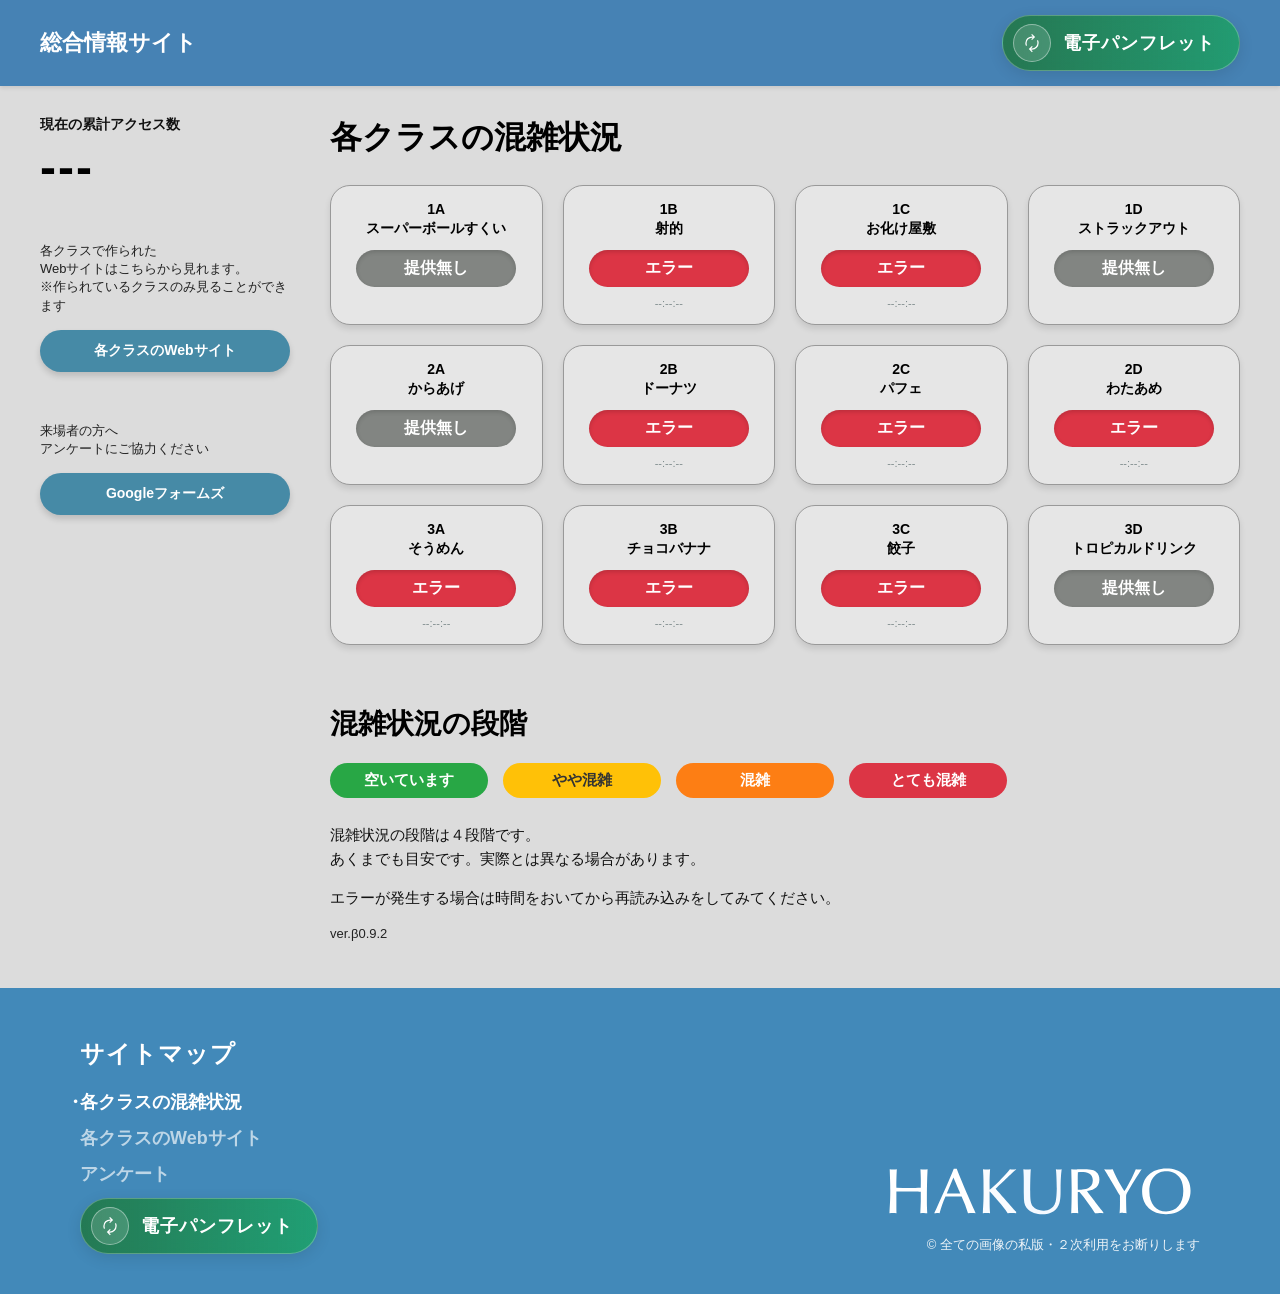
==== commit b3e6e04f: "Add files via upload" ====
--- a/index.html
+++ b/index.html
@@ -521,10 +521,7 @@
         <a href="class_site.html" class="link-button">各クラスのWebサイト</a>
       </div>
 
-      <div class="sidebar-section" style="margin-top: 50px;">
-        <div class="sidebar-text">学校内マップを見るページは<br>こちらから見れます。</div>
-        <a href="mapver1.2.html" class="link-button">学校内マップを見る</a>
-      </div>
+
 
       <div class="sidebar-section" style="margin-top: 50px;">
         <div class="sidebar-text">来場者の方へ<br>アンケートにご協力ください</div>
@@ -671,7 +668,7 @@
       <ul class="sitemap-list">
         <li class="active"><a href="index.html">各クラスの混雑状況</a></li>
         <li><a href="class_site.html">各クラスのWebサイト</a></li>
-        <li><a href="mapver1.2.html">学校内マップ</a></li>
+  
         <li><a href="https://docs.google.com/forms/d/e/1FAIpQLSfsgWsuddum8mx66uCt6mQHSYzfUMkVpnWFUYlIgNvPAjjxsQ/viewform">アンケート</a></li>
       </ul>
           <!-- 🌟 右上：ガラスデザインボタン -->
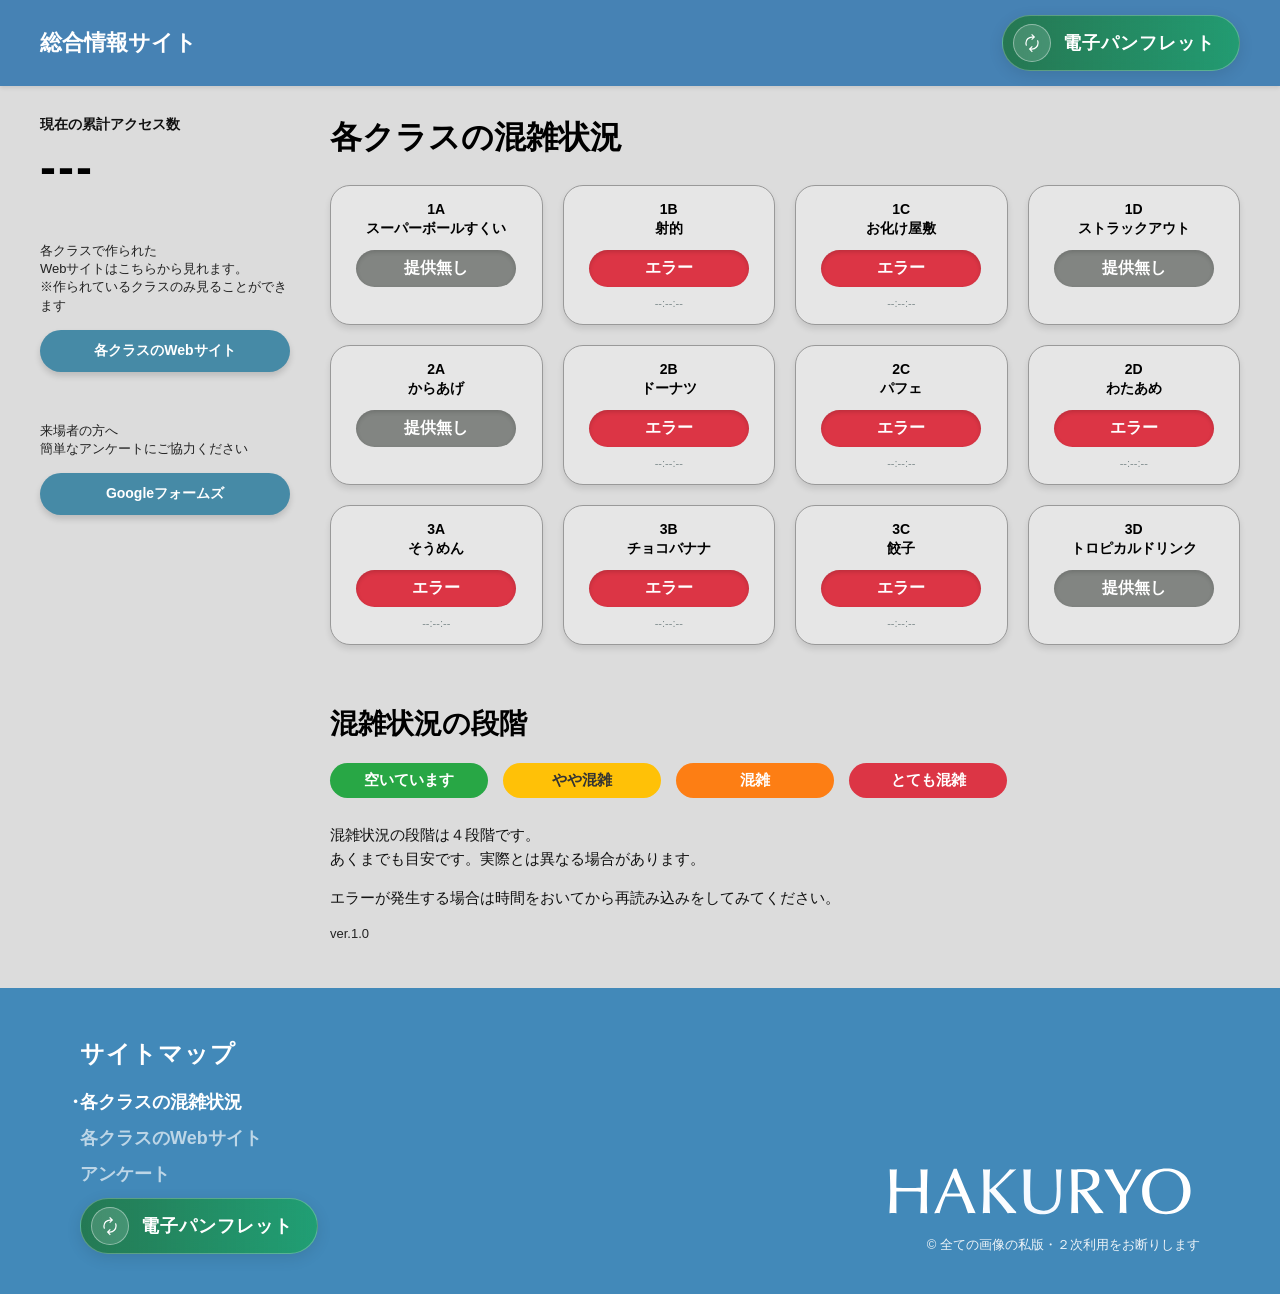
==== commit 5b7eb8db: "ver1.0 β→" ====
--- a/index.html
+++ b/index.html
@@ -524,7 +524,7 @@
 
 
       <div class="sidebar-section" style="margin-top: 50px;">
-        <div class="sidebar-text">来場者の方へ<br>アンケートにご協力ください</div>
+        <div class="sidebar-text">来場者の方へ<br>簡単なアンケートにご協力ください</div>
         <a href="https://docs.google.com/forms/d/e/1FAIpQLSfsgWsuddum8mx66uCt6mQHSYzfUMkVpnWFUYlIgNvPAjjxsQ/viewform" class="link-button">Googleフォームズ</a>
       </div>
     </div>
@@ -650,7 +650,7 @@
           <p>
             エラーが発生する場合は時間をおいてから再読み込みをしてみてください。
           </p>
-        <div class="sidebar-text">ver.β0.9.2</div>
+        <div class="sidebar-text">ver.1.0</div>
 
         </div>
       </div>
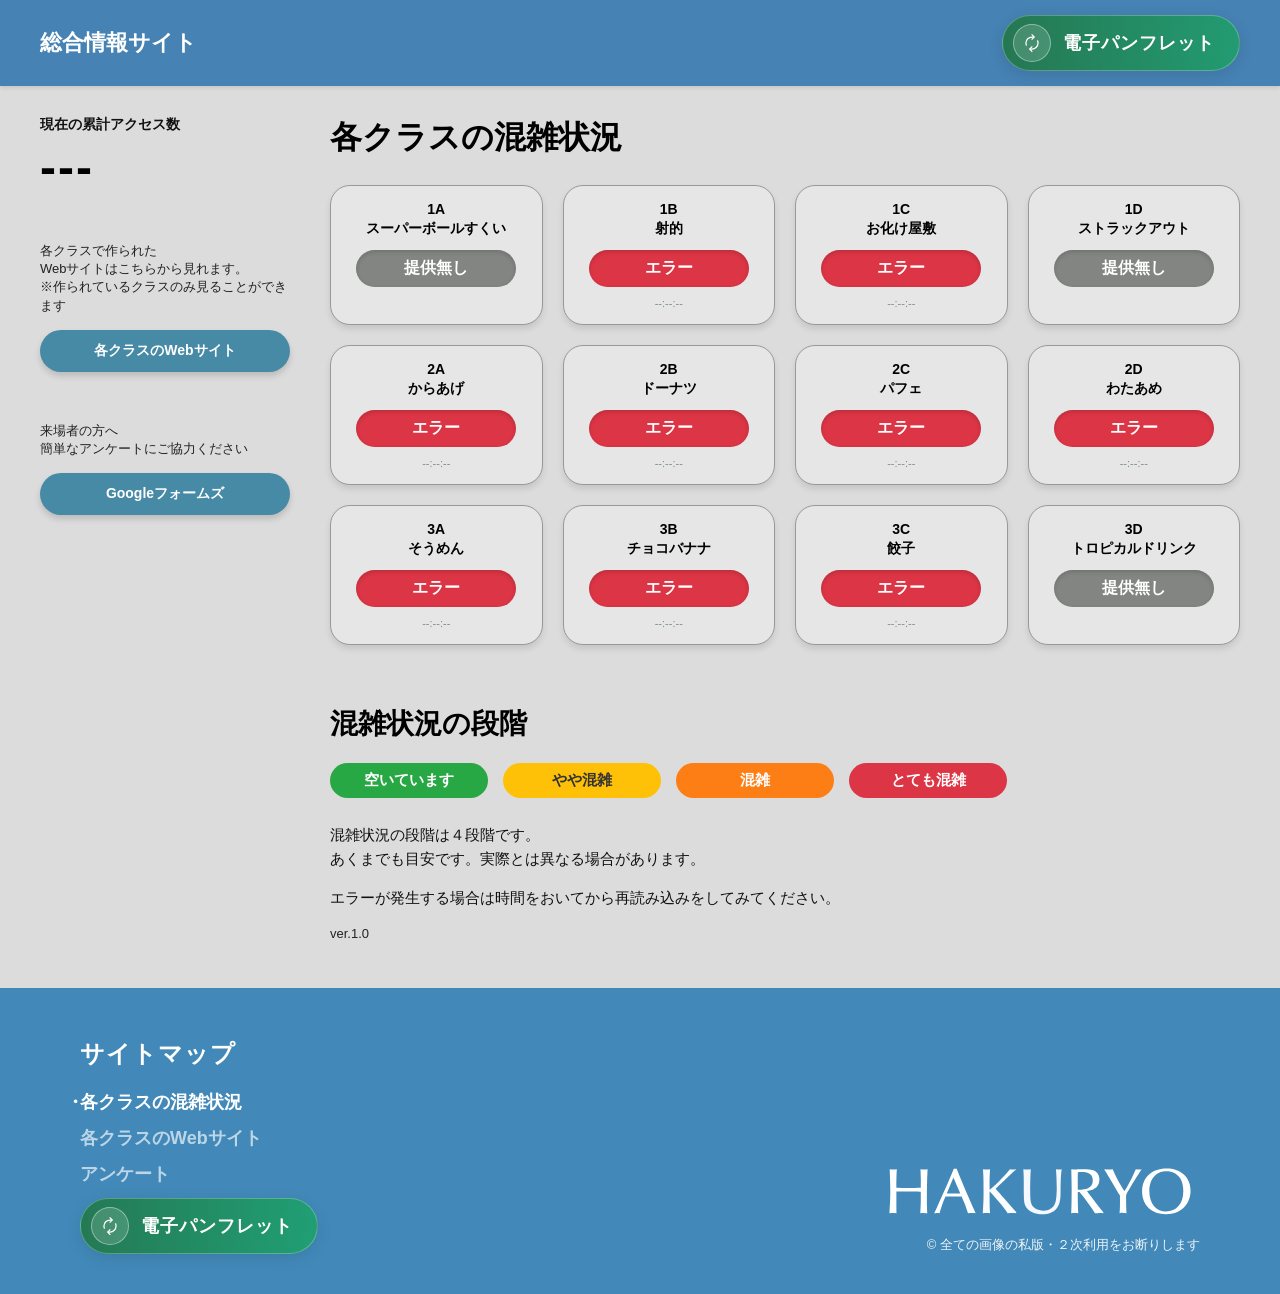
==== commit e1e18a92: "2A追加" ====
--- a/index.html
+++ b/index.html
@@ -572,8 +572,8 @@
         <div class="class-card">
           <div class="class-name">2A</div>
           <div class="exhibit-name">からあげ</div>
-          <div id="status2A" class="status-badge">提供無し</div>
-
+          <div id="status2A" class="status-badge">読込中...</div>
+          <p id="time2A" class="update-time">--:--:--</p>
         </div>
 
         <!-- 2B -->
@@ -795,7 +795,7 @@
     const classApiMap = {
       "1B": "https://tpczi8ln6d.execute-api.ap-southeast-2.amazonaws.com/",
       "1C": "https://auf0gmxo11.execute-api.ap-southeast-2.amazonaws.com/",
-
+      "2A": "https://9qmsx7x665.execute-api.ap-southeast-2.amazonaws.com/",
       "2B": "https://9em8vixtjf.execute-api.ap-southeast-2.amazonaws.com/",
       "2C": "https://qnuphfbbn0.execute-api.ap-southeast-2.amazonaws.com/",
       "2D": "https://cz0vnh5o16.execute-api.ap-southeast-2.amazonaws.com/",
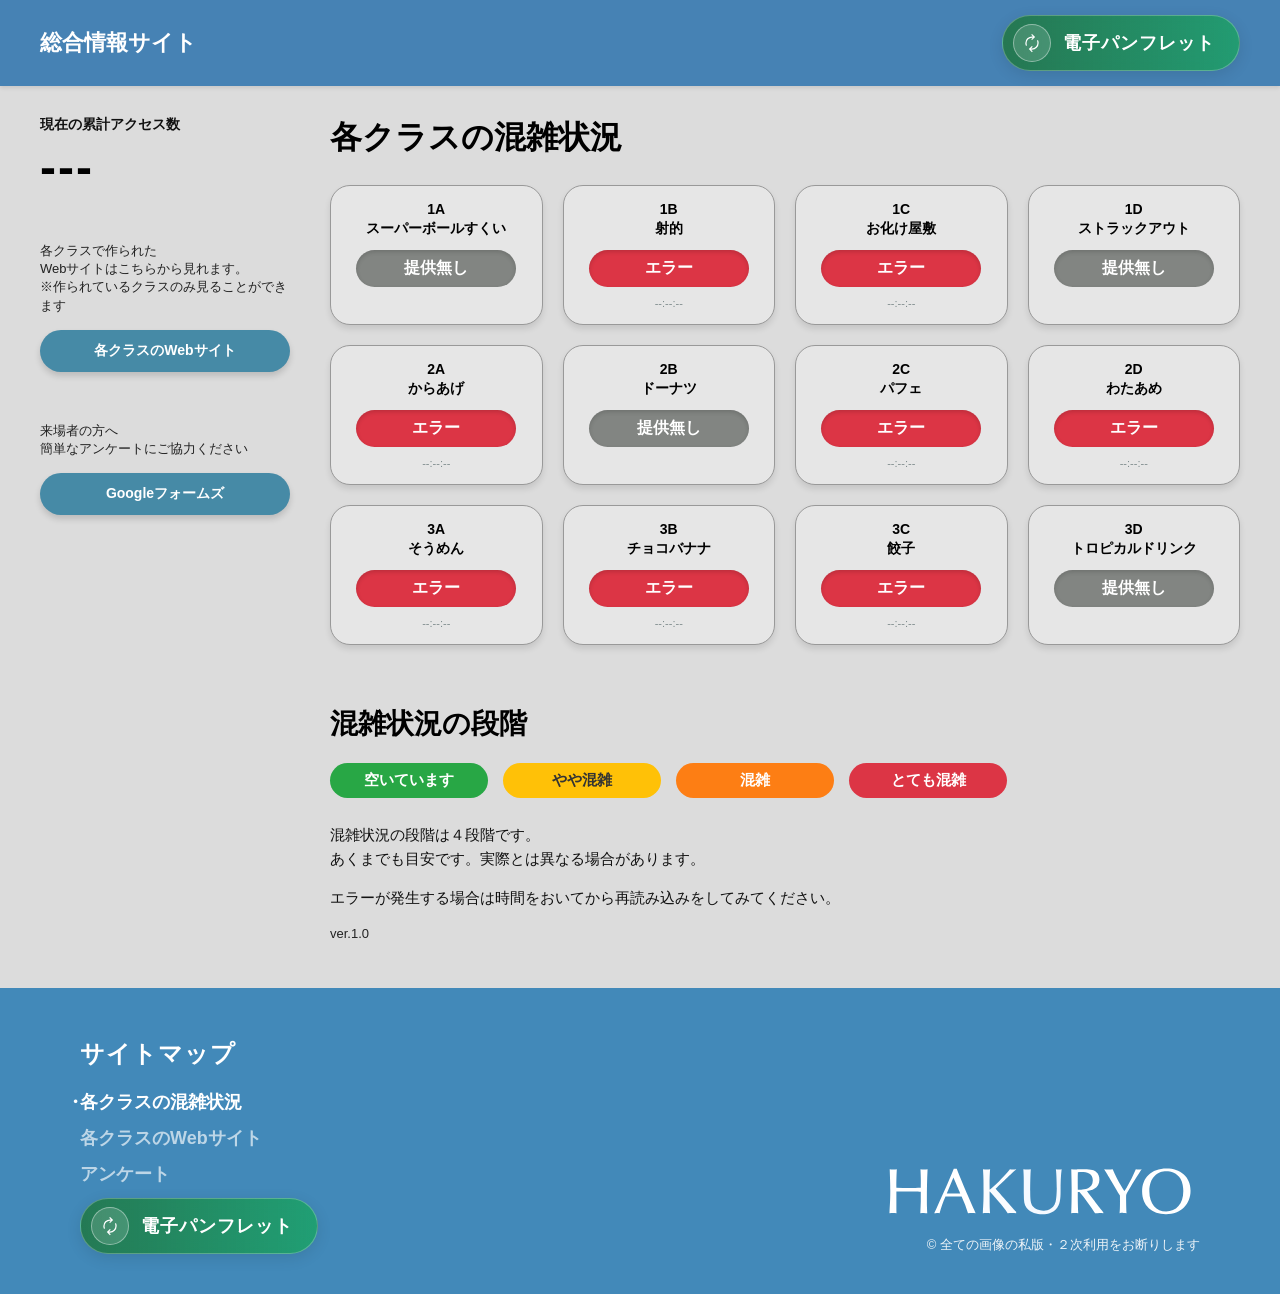
==== commit da105d86: "Update index.html" ====
--- a/index.html
+++ b/index.html
@@ -580,8 +580,8 @@
         <div class="class-card">
           <div class="class-name">2B</div>
           <div class="exhibit-name">ドーナツ</div>
-          <div id="status2B" class="status-badge">読込中...</div>
-          <p id="time2B" class="update-time">--:--:--</p>
+          <div id="status1A" class="status-badge">提供無し</div>
+
         </div>
 
         <!-- 2C -->
@@ -833,4 +833,4 @@
 
 
 </body>
-</html>+</html>
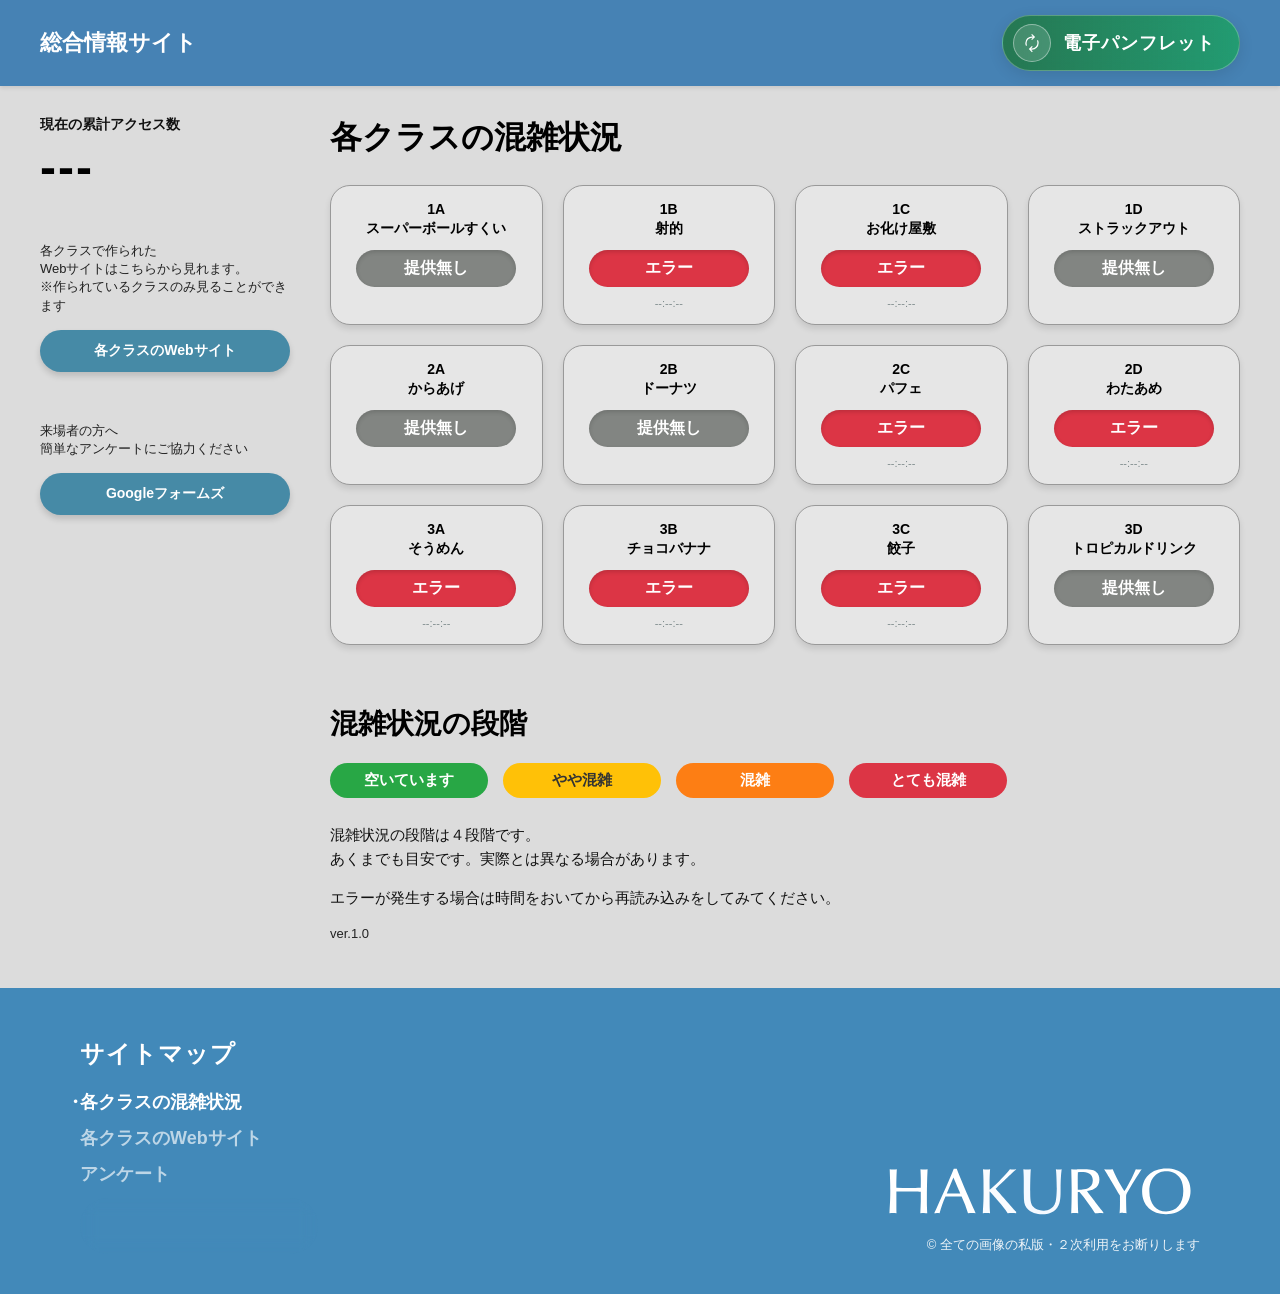
==== commit 4bcdbf14: "Update print statement from 'Hello' to 'Goodbye'" ====
--- a/index.html
+++ b/index.html
@@ -572,8 +572,8 @@
         <div class="class-card">
           <div class="class-name">2A</div>
           <div class="exhibit-name">からあげ</div>
-          <div id="status2A" class="status-badge">読込中...</div>
-          <p id="time2A" class="update-time">--:--:--</p>
+          <div id="status1A" class="status-badge">提供無し</div>
+
         </div>
 
         <!-- 2B -->
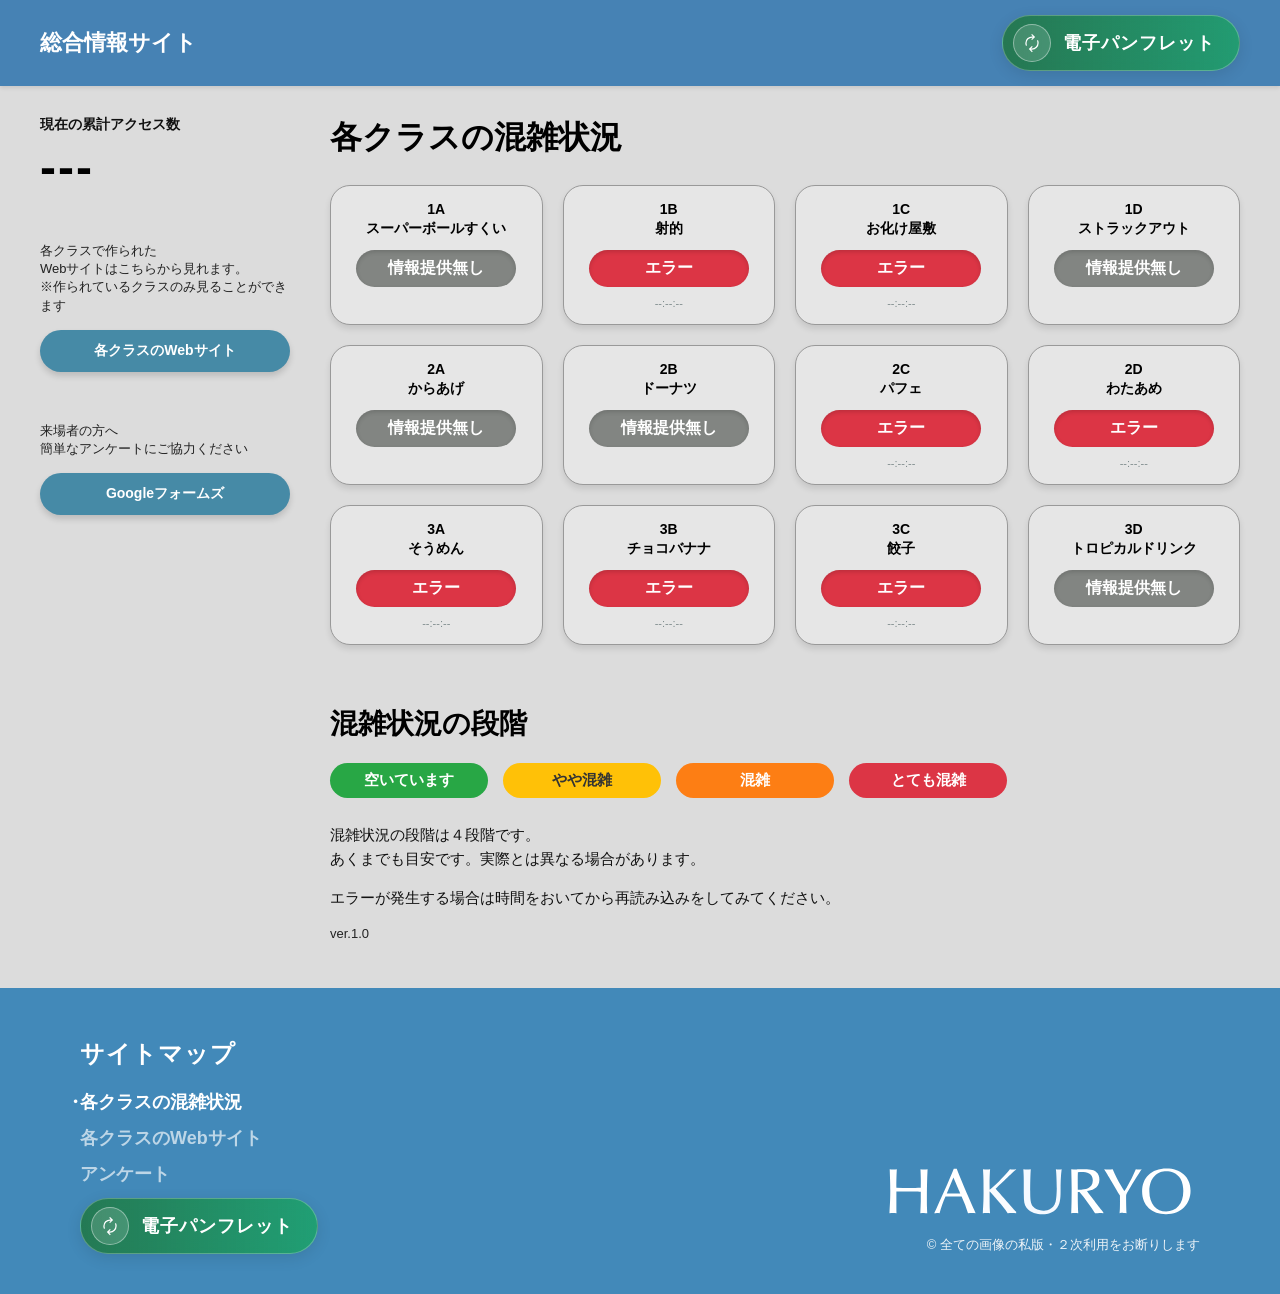
==== commit 49539317: "Update index.html" ====
--- a/index.html
+++ b/index.html
@@ -539,7 +539,7 @@
         <div class="class-card">
           <div class="class-name">1A</div>
           <div class="exhibit-name">スーパーボールすくい</div>
-          <div id="status1A" class="status-badge">提供無し</div>
+          <div id="status1A" class="status-badge">情報提供無し</div>
 
         </div>
 
@@ -564,7 +564,7 @@
         <div class="class-card">
           <div class="class-name">1D</div>
           <div class="exhibit-name">ストラックアウト</div>
-          <div id="status1D" class="status-badge">提供無し</div>
+          <div id="status1D" class="status-badge">情報提供無し</div>
 
         </div>
 
@@ -572,7 +572,7 @@
         <div class="class-card">
           <div class="class-name">2A</div>
           <div class="exhibit-name">からあげ</div>
-          <div id="status1A" class="status-badge">提供無し</div>
+          <div id="status1A" class="status-badge">情報提供無し</div>
 
         </div>
 
@@ -580,7 +580,7 @@
         <div class="class-card">
           <div class="class-name">2B</div>
           <div class="exhibit-name">ドーナツ</div>
-          <div id="status1A" class="status-badge">提供無し</div>
+          <div id="status1A" class="status-badge">情報提供無し</div>
 
         </div>
 
@@ -628,7 +628,7 @@
         <div class="class-card">
           <div class="class-name">3D</div>
           <div class="exhibit-name">トロピカルドリンク</div>
-          <div id="status3D" class="status-badge">提供無し</div>
+          <div id="status3D" class="status-badge">情報提供無し</div>
         </div>
       </div>
       <!-- 混雑状況の段階（説明セクション） -->
